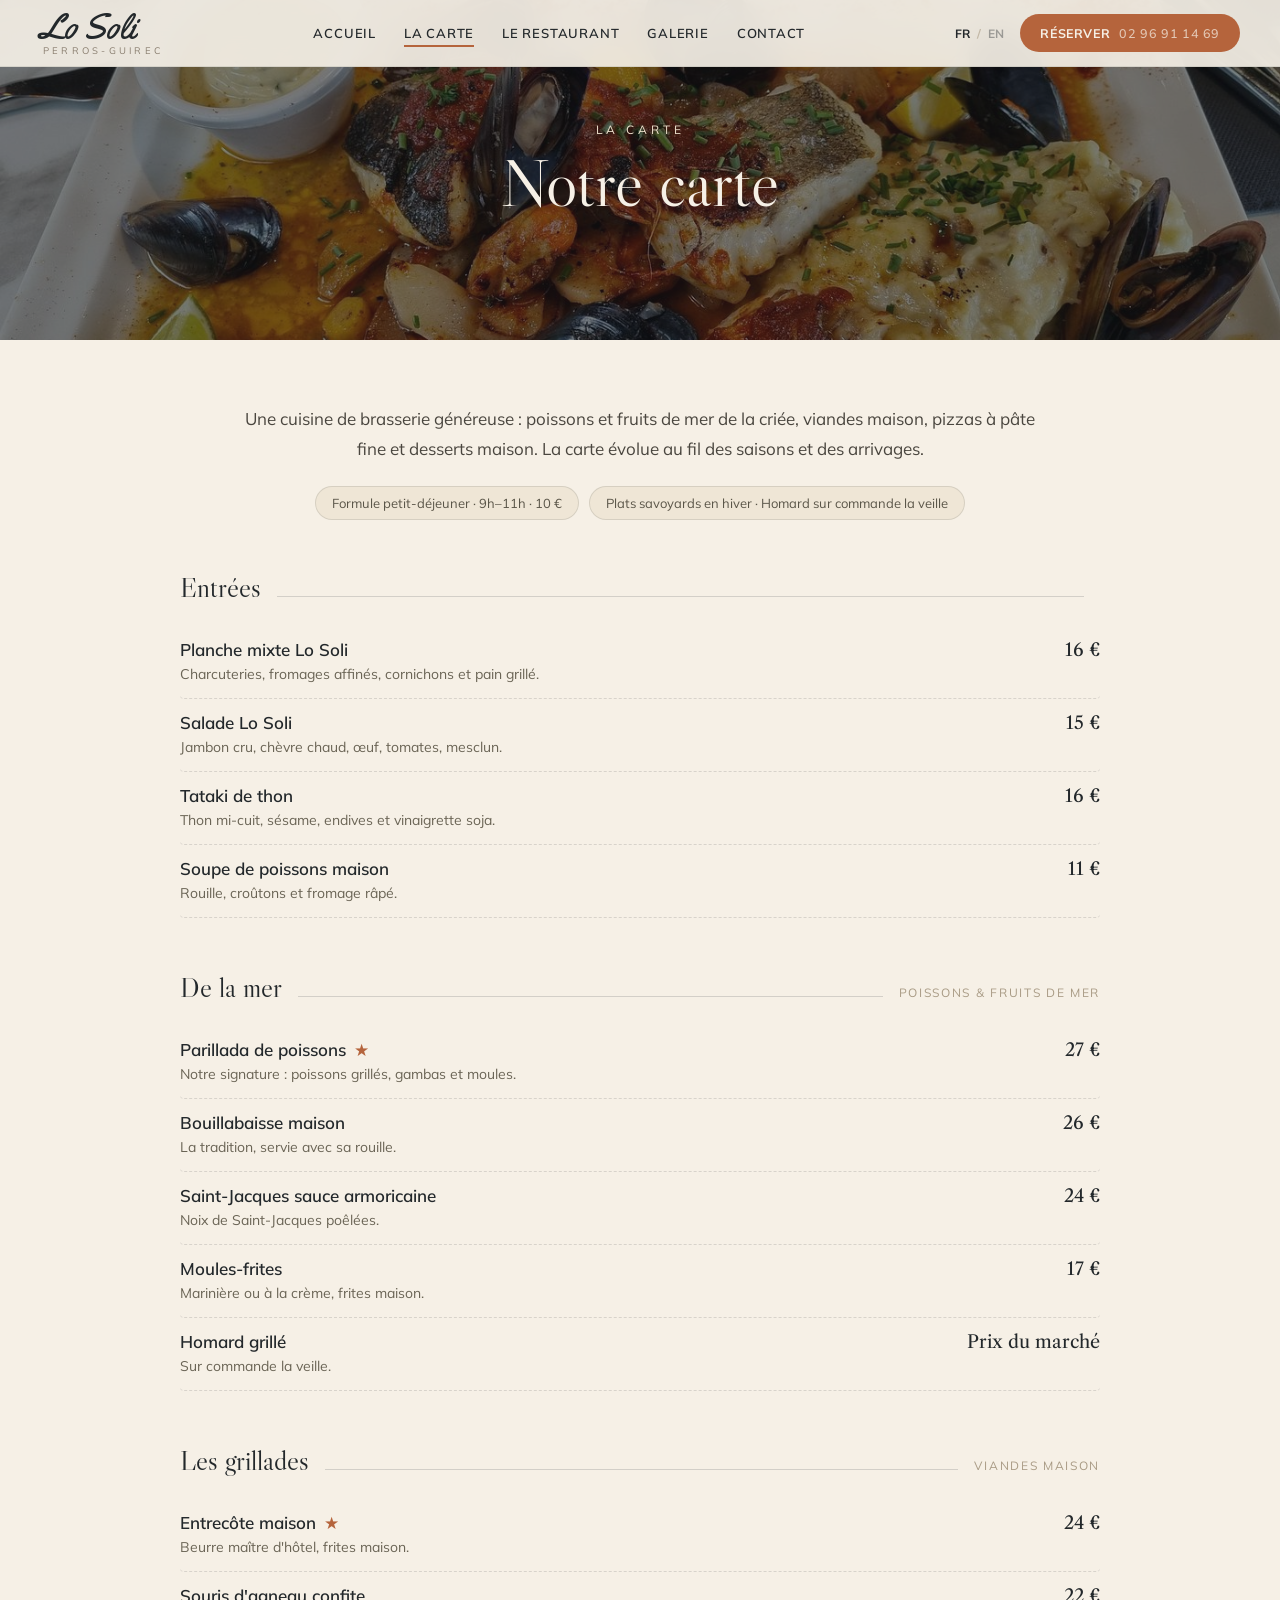
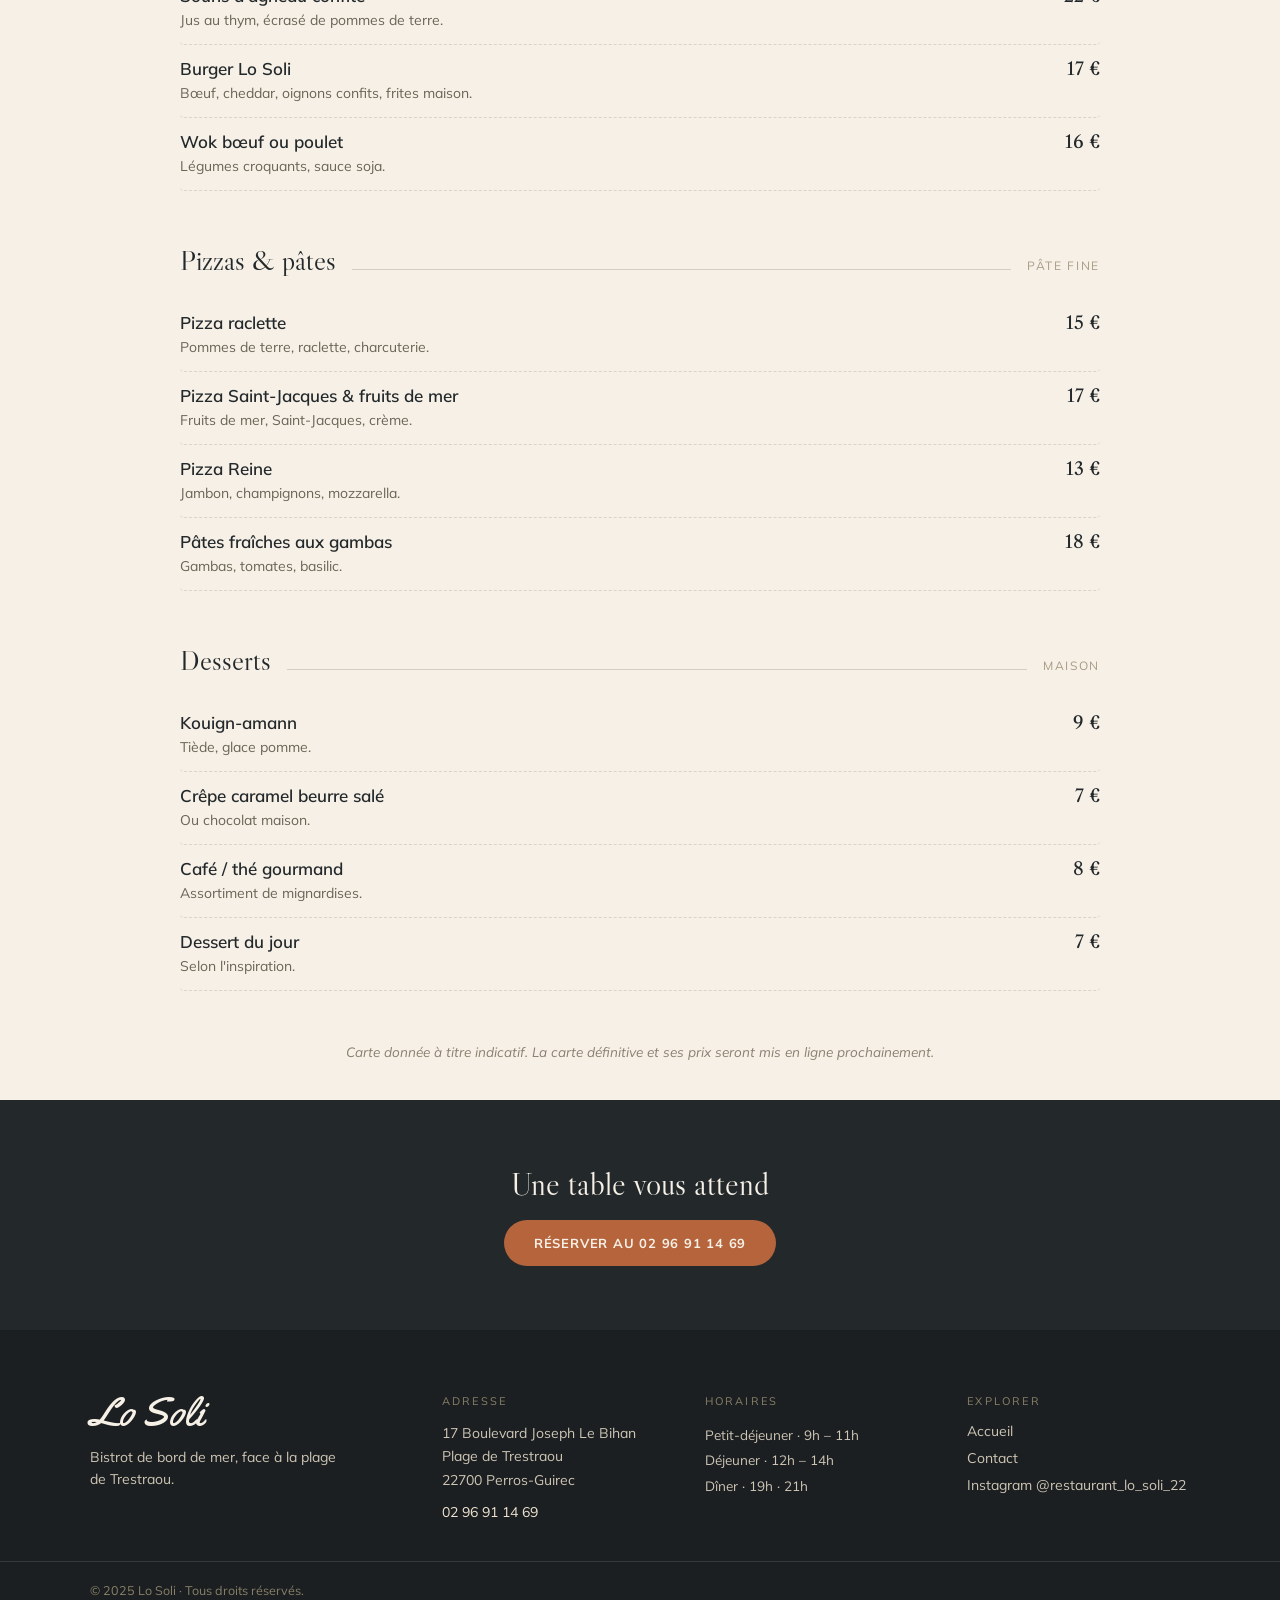
==== carte.html @ 1495b7ec "Initial commit: Lo Soli restaurant website. Co-authored-by: Cursor <cursoragent@cursor.com>" ====
<!DOCTYPE html>
<html lang="fr">
<head>
  <meta charset="utf-8">
  <meta name="viewport" content="width=device-width, initial-scale=1">
  <title>La Carte · Lo Soli · Perros-Guirec</title>
  <meta name="description" content="La carte de Lo Soli : poissons, grillades, pizzas, desserts maison. Bistrot de la plage de Trestraou.">
  <meta property="og:type" content="website">
  <meta property="og:site_name" content="Lo Soli">
  <meta property="og:title" content="La Carte · Lo Soli · Perros-Guirec">
  <meta property="og:description" content="La carte de Lo Soli : poissons, grillades, pizzas, desserts maison. Bistrot de la plage de Trestraou.">
  <meta property="og:image" content="https://lo-soli.fr/assets/parillada.jpg">
  <meta property="og:url" content="https://lo-soli.fr/carte.html">
  <meta property="og:locale" content="fr_FR">
  <link rel="preconnect" href="https://fonts.googleapis.com">
  <link rel="preconnect" href="https://fonts.gstatic.com" crossorigin>
  <link href="https://fonts.googleapis.com/css2?family=Libre+Caslon+Display&family=Libre+Caslon+Text:ital,wght@0,400;0,700;1,400&family=Mulish:wght@300;400;500;600;700&family=Yellowtail&display=swap" rel="stylesheet">
  <link rel="icon" type="image/png" href="favicon.png">
  <link rel="apple-touch-icon" href="favicon.png">
  <link rel="stylesheet" href="styles.css">
</head>
<body data-page="carte">

  <header class="site-header">
    <a href="index.html" class="site-logo" data-nav>
      <span class="logo-name">Lo Soli</span>
      <span class="logo-sub">Perros-Guirec</span>
    </a>
    <nav class="site-nav" id="site-nav">
      <a href="index.html"       class="nav-link" data-nav data-page="accueil" data-i18n="nav_accueil">Accueil</a>
      <a href="carte.html"       class="nav-link" data-nav data-page="carte"   data-i18n="nav_carte">La Carte</a>
      <a href="restaurant.html"  class="nav-link" data-nav data-page="resto"   data-i18n="nav_resto">Le Restaurant</a>
      <a href="galerie.html"     class="nav-link" data-nav data-page="galerie" data-i18n="nav_galerie">Galerie</a>
      <a href="contact.html"     class="nav-link" data-nav data-page="contact" data-i18n="nav_contact">Contact</a>
    </nav>
    <div class="header-actions">
      <div class="lang-toggle">
        <button class="lang-btn active" id="btn-fr">FR</button>
        <span class="lang-sep">/</span>
        <button class="lang-btn" id="btn-en">EN</button>
      </div>
      <a href="tel:+33296911469" class="btn-reserve">
        <span data-i18n="reserve">Réserver</span>
        <span class="phone">02 96 91 14 69</span>
      </a>
      <button class="hamburger" id="hamburger" aria-label="Menu" aria-expanded="false">
        <span></span><span></span><span></span>
      </button>
    </div>
  </header>

<div class="page-wrap">
  <main>

    <!-- PAGE HERO -->
    <div class="page-hero">
      <img class="page-hero-img" src="assets/parillada.jpg" alt="Parillada Lo Soli" fetchpriority="high">
      <div class="page-hero-overlay"></div>
      <div class="page-hero-content">
        <p class="page-hero-kicker" data-i18n="carte_k">La carte</p>
        <h1 class="page-hero-title" data-i18n="carte_t">Notre carte</h1>
      </div>
    </div>

    <!-- INTRO CARTE -->
    <section style="max-width:900px;margin:0 auto;padding:64px 40px 30px;text-align:center">
      <p style="font-size:17px;line-height:1.75;color:#4a463f;margin:0 0 22px" data-reveal data-i18n="carte_p">Une cuisine de brasserie généreuse : poissons et fruits de mer de la criée, viandes maison, pizzas à pâte fine et desserts maison.</p>
      <div style="display:inline-flex;flex-wrap:wrap;gap:10px;justify-content:center" data-reveal data-delay="1">
        <span style="background:#efe6d6;border:1px solid rgba(35,40,43,.12);padding:8px 16px;border-radius:999px;font-size:13px;color:#5a5548" data-i18n="formule">Formule petit-déjeuner · 9h–11h · 10 €</span>
        <span style="background:#efe6d6;border:1px solid rgba(35,40,43,.12);padding:8px 16px;border-radius:999px;font-size:13px;color:#5a5548" data-i18n="carte_note">Plats savoyards en hiver · Homard sur commande la veille</span>
      </div>
    </section>

    <!-- MENU SECTIONS -->
    <section style="max-width:1000px;margin:0 auto;padding:20px 40px 40px">
      <div id="menu-sections"><!-- built by JS --></div>
      <p style="text-align:center;font-size:13.5px;color:#8a7f70;font-style:italic;margin:10px 0 0" data-i18n="carte_disclaimer">Carte donnée à titre indicatif.</p>
    </section>

    <!-- CTA BAND -->
    <section style="background:#23282b;color:#f6f0e6;text-align:center">
      <div style="max-width:640px;margin:0 auto;padding:64px 40px">
        <h2 style="font-family:'Libre Caslon Display',serif;font-weight:400;font-size:32px;margin:0 0 16px" data-reveal data-i18n="carte_cta_t">Une table vous attend</h2>
        <a href="tel:+33296911469" class="btn-primary" data-reveal data-delay="1" data-i18n="band_cta">Réserver au 02 96 91 14 69</a>
      </div>
    </section>

  </main>

  <footer class="site-footer">
    <div class="footer-inner">
      <div>
        <div class="footer-logo">Lo Soli</div>
        <p class="footer-tagline" data-i18n="foot_tag">Bistrot de bord de mer, face à la plage de Trestraou.</p>
      </div>
      <div>
        <p class="footer-col-title" data-i18n="address_title">Adresse</p>
        <p class="footer-addr" data-i18n="addr">17 Boulevard Joseph Le Bihan
Plage de Trestraou
22700 Perros-Guirec</p>
        <a href="tel:+33296911469" class="footer-tel">02 96 91 14 69</a>
      </div>
      <div>
        <p class="footer-col-title" data-i18n="hours_title2">Horaires</p>
        <p class="footer-hours-text" id="footer-hours"></p>
      </div>
      <div>
        <p class="footer-col-title" data-i18n="foot_follow">Explorer</p>
        <div class="footer-links">
          <a href="index.html"   class="footer-link" data-nav data-i18n="nav_accueil">Accueil</a>
          <a href="contact.html" class="footer-link" data-nav data-i18n="nav_contact">Contact</a>
          <a href="https://www.instagram.com/restaurant_lo_soli_22/" target="_blank" rel="noopener" class="footer-link">Instagram @restaurant_lo_soli_22</a>
        </div>
      </div>
    </div>
    <div class="footer-bottom">
      <p class="footer-copy">© 2025 Lo Soli · <span data-i18n="rights">Tous droits réservés.</span></p>
    </div>
  </footer>

</div>
<script src="main.js"></script>
</body>
</html>
---- styles.css ----
/* ─── Reset & Base ─────────────────────────────────── */
*, *::before, *::after { box-sizing: border-box; }
html { scroll-behavior: smooth; overflow-x: hidden; }
body {
  margin: 0;
  background: #f6f0e6;
  color: #23282b;
  font-family: 'Mulish', system-ui, sans-serif;
  -webkit-font-smoothing: antialiased;
}
a { color: #b5643c; text-decoration: none; }
a:hover { color: #8f4a29; }
::selection { background: #b5643c; color: #f6f0e6; }

/* ─── Page Transition ──────────────────────────────── */
.page-wrap {
  animation: pageIn 0.5s cubic-bezier(0.22, 1, 0.36, 1) both;
}
@keyframes pageIn {
  from { opacity: 0; transform: translateY(16px); }
  to   { opacity: 1; transform: none; }
}
.page-wrap.is-exiting {
  pointer-events: none;
  animation: pageOut 0.28s ease forwards;
}
@keyframes pageOut {
  to { opacity: 0; transform: translateY(-12px); }
}

/* ─── Scroll Reveal ────────────────────────────────── */
[data-reveal] {
  opacity: 0;
  transform: translateY(26px);
  transition:
    opacity 0.75s cubic-bezier(0.22, 1, 0.36, 1),
    transform 0.75s cubic-bezier(0.22, 1, 0.36, 1);
}
[data-reveal].is-visible { opacity: 1; transform: none; }
[data-reveal][data-delay="1"] { transition-delay: 0.08s; }
[data-reveal][data-delay="2"] { transition-delay: 0.16s; }
[data-reveal][data-delay="3"] { transition-delay: 0.24s; }
[data-reveal][data-delay="4"] { transition-delay: 0.32s; }
[data-reveal][data-delay="5"] { transition-delay: 0.40s; }

/* ─── Header ───────────────────────────────────────── */
.site-header {
  position: fixed;
  top: 0;
  left: 0;
  right: 0;
  z-index: 60;
  display: flex;
  align-items: center;
  justify-content: space-between;
  gap: 20px;
  padding: 12px 40px;
  background: rgba(246,240,230,.92);
  backdrop-filter: blur(14px);
  -webkit-backdrop-filter: blur(14px);
  border-bottom: 1px solid rgba(35,40,43,.1);
}
.site-logo {
  display: flex;
  flex-direction: column;
  line-height: .9;
  text-decoration: none;
  color: inherit;
}
.logo-name {
  font-family: 'Yellowtail', cursive;
  font-size: 34px;
  color: #23282b;
  transition: opacity .2s;
}
.site-logo:hover .logo-name { opacity: .78; }
.logo-sub {
  font-size: 9.5px;
  letter-spacing: .34em;
  text-transform: uppercase;
  color: #8a7f70;
  margin-top: 3px;
  padding-left: 3px;
}
.site-nav {
  display: flex;
  align-items: center;
  gap: 28px;
}
.nav-link {
  font-family: 'Mulish', sans-serif;
  font-size: 13px;
  font-weight: 600;
  letter-spacing: .06em;
  text-transform: uppercase;
  color: #23282b;
  text-decoration: none;
  padding: 6px 0;
  position: relative;
  display: inline-block;
  transition: opacity .2s;
}
.nav-link::after {
  content: '';
  position: absolute;
  left: 0; bottom: 0;
  height: 2px;
  width: 100%;
  background: #b5643c;
  transform: scaleX(0);
  transform-origin: left;
  transition: transform .32s cubic-bezier(0.22,1,0.36,1);
}
.nav-link:hover::after,
.nav-link.active::after { transform: scaleX(1); }
.nav-link:hover { color: #23282b; }
.header-actions {
  display: flex;
  align-items: center;
  gap: 16px;
}
.lang-toggle {
  display: flex;
  align-items: center;
  gap: 7px;
  font-size: 12px;
  font-weight: 700;
  letter-spacing: .05em;
}
.lang-btn {
  background: none;
  border: none;
  cursor: pointer;
  color: #23282b;
  font: inherit;
  padding: 0;
  transition: opacity .2s;
  opacity: .38;
}
.lang-btn.active { opacity: 1; }
.lang-sep { color: #c3b8a6; }
.btn-reserve {
  display: inline-flex;
  align-items: center;
  gap: 9px;
  background: #b5643c;
  color: #f6f0e6;
  padding: 11px 20px;
  border-radius: 999px;
  font-size: 12.5px;
  font-weight: 700;
  letter-spacing: .05em;
  text-transform: uppercase;
  text-decoration: none;
  transition: background .2s, transform .2s;
}
.btn-reserve:hover { background: #9a5232; color: #f6f0e6; transform: translateY(-1px); }
.btn-reserve .phone { opacity: .72; font-weight: 500; }

/* ─── Buttons ──────────────────────────────────────── */
.btn-primary {
  display: inline-flex;
  align-items: center;
  gap: 10px;
  background: #b5643c;
  color: #f6f0e6;
  padding: 15px 30px;
  border-radius: 999px;
  font-size: 13px;
  font-weight: 700;
  letter-spacing: .06em;
  text-transform: uppercase;
  text-decoration: none;
  border: none;
  cursor: pointer;
  font-family: 'Mulish', sans-serif;
  transition: background .2s, transform .22s cubic-bezier(0.22,1,0.36,1);
}
.btn-primary:hover { background: #9a5232; color: #f6f0e6; transform: translateY(-2px); }
.btn-outline {
  display: inline-flex;
  align-items: center;
  gap: 10px;
  background: none;
  color: #23282b;
  padding: 14px 30px;
  border-radius: 999px;
  font-size: 12.5px;
  font-weight: 700;
  letter-spacing: .06em;
  text-transform: uppercase;
  text-decoration: none;
  border: 1px solid #23282b;
  cursor: pointer;
  font-family: 'Mulish', sans-serif;
  transition: background .2s, color .2s, transform .22s cubic-bezier(0.22,1,0.36,1);
}
.btn-outline:hover { background: #23282b; color: #f6f0e6; transform: translateY(-2px); }
.btn-outline-light {
  border-color: rgba(246,240,230,.55);
  color: #f6f0e6;
  background: rgba(246,240,230,.14);
}
.btn-outline-light:hover { background: rgba(246,240,230,.26); color: #f6f0e6; }

/* ─── Hero (accueil) ───────────────────────────────── */
.hero {
  position: relative;
  height: 88vh;
  min-height: 560px;
  display: flex;
  align-items: flex-end;
  overflow: hidden;
}
.hero-img {
  position: absolute;
  inset: 0;
  width: 100%;
  height: 115%;
  object-fit: cover;
  will-change: transform;
}
.hero-overlay {
  position: absolute;
  inset: 0;
  background: linear-gradient(180deg,rgba(20,24,26,.34) 0%,rgba(20,24,26,.14) 40%,rgba(20,24,26,.74) 100%);
}
.hero-content {
  position: relative;
  max-width: 1180px;
  width: 100%;
  margin: 0 auto;
  padding: 0 40px 68px;
  color: #f6f0e6;
}
.hero-kicker {
  font-size: 12.5px;
  letter-spacing: .32em;
  text-transform: uppercase;
  color: #f0e4d0;
  margin: 0 0 14px;
  animation: heroFade .9s ease both;
}
.hero-title {
  font-family: 'Yellowtail', cursive;
  font-size: clamp(72px,12vw,168px);
  line-height: .86;
  text-shadow: 0 6px 40px rgba(0,0,0,.4);
  animation: heroUp .9s ease both;
}
.hero-subtitle {
  font-family: 'Libre Caslon Text', serif;
  font-size: clamp(19px,2.3vw,27px);
  max-width: 560px;
  margin: 18px 0 30px;
  color: #f4ecdd;
  animation: heroUp 1s ease .12s both;
}
.hero-actions {
  display: flex;
  flex-wrap: wrap;
  gap: 14px;
  animation: heroUp 1s ease .22s both;
}
@keyframes heroUp {
  from { opacity: 0; transform: translateY(26px); }
  to   { opacity: 1; transform: translateY(0); }
}
@keyframes heroFade {
  from { opacity: 0; }
  to   { opacity: 1; }
}

/* ─── Page hero (sous-pages) ───────────────────────── */
.page-hero {
  position: relative;
  height: 340px;
  display: flex;
  align-items: center;
  justify-content: center;
  overflow: hidden;
}
.page-hero.align-left { justify-content: flex-start; height: 420px; }
.page-hero-img {
  position: absolute;
  inset: 0;
  width: 100%;
  height: 100%;
  object-fit: cover;
}
.page-hero-overlay {
  position: absolute;
  inset: 0;
  background: rgba(20,24,26,.54);
}
.page-hero-overlay.grad-left {
  background: linear-gradient(90deg,rgba(20,24,26,.74) 0%,rgba(20,24,26,.22) 100%);
}
.page-hero-content {
  position: relative;
  text-align: center;
  color: #f6f0e6;
  padding: 0 24px;
}
.page-hero-content.left {
  text-align: left;
  max-width: 1180px;
  width: 100%;
  margin: 0 auto;
  padding: 0 40px;
}
.page-hero-kicker {
  font-size: 12px;
  letter-spacing: .32em;
  text-transform: uppercase;
  margin: 0 0 12px;
  color: #f0e4d0;
  animation: heroFade .7s ease both;
}
.page-hero-title {
  font-family: 'Libre Caslon Display', serif;
  font-weight: 400;
  font-size: clamp(36px,6vw,66px);
  margin: 0;
  max-width: 640px;
  line-height: 1.05;
  animation: heroUp .8s ease .1s both;
}

/* ─── Section helpers ──────────────────────────────── */
.container { max-width: 1180px; margin: 0 auto; padding: 0 40px; }
.section { padding: 80px 0; }
.kicker {
  font-size: 12px;
  letter-spacing: .3em;
  text-transform: uppercase;
  color: #b5643c;
  margin: 0 0 14px;
  font-weight: 700;
}
.kicker-light { color: #e2b48c; }
.section-title {
  font-family: 'Libre Caslon Display', serif;
  font-weight: 400;
  font-size: clamp(28px,3.2vw,42px);
  margin: 0;
  line-height: 1.1;
}
.page-wrap { min-height: 100vh; display: flex; flex-direction: column; }
main { flex: 1; padding-top: 64px; }
/* pages with a hero: let the hero image bleed under the translucent header */
body[data-page="accueil"] main,
body[data-page="carte"] main,
body[data-page="resto"] main { padding-top: 0; }

/* ─── Cards (espaces) ──────────────────────────────── */
.card {
  border-radius: 8px;
  overflow: hidden;
  background: #fff;
  transition: transform .35s cubic-bezier(0.22,1,0.36,1), box-shadow .35s;
}
.card:hover { transform: translateY(-6px); box-shadow: 0 20px 52px rgba(35,40,43,.13); }
.card-img-wrap { overflow: hidden; }
.card-img {
  width: 100%;
  height: 300px;
  object-fit: cover;
  display: block;
  transition: transform .55s cubic-bezier(0.22,1,0.36,1);
}
.card:hover .card-img { transform: scale(1.05); }
.card-body { padding: 22px 22px 26px; }
.card-title { font-family: 'Libre Caslon Display', serif; font-weight: 400; font-size: 22px; margin: 0 0 8px; }
.card-text { font-size: 14.5px; line-height: 1.65; color: #5a5548; margin: 0; }

/* ─── Dish cards ───────────────────────────────────── */
.dish-card {
  position: relative;
  border-radius: 8px;
  overflow: hidden;
  height: 300px;
}
.dish-img {
  width: 100%;
  height: 100%;
  object-fit: cover;
  display: block;
  transition: transform .55s cubic-bezier(0.22,1,0.36,1);
}
.dish-card:hover .dish-img { transform: scale(1.07); }
.dish-overlay {
  position: absolute;
  inset: 0;
  background: linear-gradient(180deg,transparent 42%,rgba(20,24,26,.8) 100%);
}
.dish-name {
  position: absolute;
  left: 0; right: 0; bottom: 0;
  padding: 18px;
  color: #f6f0e6;
  font-family: 'Libre Caslon Text', serif;
  font-size: 17px;
  margin: 0;
}

/* ─── Hours band ───────────────────────────────────── */
.hours-band { background: #23282b; color: #f6f0e6; }
.hours-row {
  display: flex;
  justify-content: space-between;
  gap: 20px;
  padding: 16px 0;
  border-top: 1px solid rgba(246,240,230,.16);
}
.hours-row:last-child { border-bottom: 1px solid rgba(246,240,230,.16); }
.hours-label { font-family: 'Libre Caslon Text', serif; font-size: 19px; }
.hours-value { color: #cfc6b6; font-size: 15px; align-self: center; }

/* ─── Menu (carte) ─────────────────────────────────── */
.menu-section { margin-bottom: 52px; }
.menu-section-head {
  display: flex;
  align-items: baseline;
  gap: 16px;
  margin-bottom: 22px;
}
.menu-section-title { font-family: 'Libre Caslon Display', serif; font-weight: 400; font-size: 28px; margin: 0; white-space: nowrap; }
.menu-divider { flex: 1; height: 1px; background: rgba(35,40,43,.16); }
.menu-section-note { font-size: 12px; letter-spacing: .14em; text-transform: uppercase; color: #a99b85; }
.menu-item {
  display: flex;
  align-items: baseline;
  gap: 14px;
  padding: 13px 0;
  border-bottom: 1px dashed rgba(35,40,43,.14);
  transition: background .15s;
  border-radius: 4px;
}
.menu-item:hover { background: rgba(181,100,60,.05); padding-left: 6px; }
.menu-item-info { flex: 1; }
.menu-item-name { margin: 0; font-size: 17px; font-weight: 600; }
.menu-item-star { color: #b5643c; margin-left: 8px; }
.menu-item-desc { margin: 4px 0 0; font-size: 14px; color: #6a6455; line-height: 1.5; }
.menu-item-price { font-family: 'Libre Caslon Text', serif; font-size: 18px; white-space: nowrap; }

/* ─── Values ───────────────────────────────────────── */
.values-grid { display: grid; grid-template-columns: repeat(3,1fr); gap: 34px; }
.value-item { text-align: center; }
.value-num { font-family: 'Yellowtail', cursive; font-size: 38px; color: #b5643c; margin-bottom: 10px; }
.value-title { font-family: 'Libre Caslon Display', serif; font-weight: 400; font-size: 23px; margin: 0 0 10px; }
.value-text { font-size: 15px; line-height: 1.65; color: #5a5548; margin: 0; }

/* ─── Gallery ──────────────────────────────────────── */
.gallery-grid { columns: 3; column-gap: 16px; }
.gallery-img-wrap {
  break-inside: avoid;
  margin: 0 0 16px;
  border-radius: 8px;
  overflow: hidden;
  display: block;
}
.gallery-img {
  width: 100%;
  display: block;
  transition: transform .5s cubic-bezier(0.22,1,0.36,1);
}
.gallery-img-wrap:hover .gallery-img { transform: scale(1.04); }

/* ─── Instagram strip ──────────────────────────────── */
.insta-grid { display: grid; grid-template-columns: repeat(6,1fr); gap: 12px; }
.insta-cell { display: block; aspect-ratio: 1; overflow: hidden; border-radius: 6px; }
.insta-cell img {
  width: 100%;
  height: 100%;
  object-fit: cover;
  transition: transform .45s cubic-bezier(0.22,1,0.36,1);
}
.insta-cell:hover img { transform: scale(1.09); }

/* ─── Contact ──────────────────────────────────────── */
.contact-grid { display: grid; grid-template-columns: 1fr 1fr; gap: 44px; align-items: stretch; }
.contact-reserve {
  background: #23282b;
  color: #f6f0e6;
  border-radius: 10px;
  padding: 44px;
  display: flex;
  flex-direction: column;
  justify-content: center;
}
.contact-info {
  border: 1px solid rgba(35,40,43,.14);
  border-radius: 10px;
  padding: 44px;
  background: #fff;
}
.info-row {
  display: flex;
  justify-content: space-between;
  padding: 9px 0;
  border-top: 1px solid rgba(35,40,43,.1);
  font-size: 14.5px;
}
.info-row span:last-child { color: #6a6455; }
.services-wrap { display: flex; flex-wrap: wrap; gap: 10px; }
.service-tag {
  background: #efe6d6;
  border: 1px solid rgba(35,40,43,.1);
  padding: 8px 15px;
  border-radius: 999px;
  font-size: 13.5px;
  color: #4a463f;
}
.map-frame { width: 100%; height: 360px; border: 0; border-radius: 10px; filter: saturate(.92); display: block; }

/* ─── Footer ───────────────────────────────────────── */
.site-footer { background: #1b1f21; color: #cfc6b6; }
.footer-inner {
  max-width: 1180px;
  margin: 0 auto;
  padding: 64px 40px 40px;
  display: grid;
  grid-template-columns: 1.4fr 1fr 1fr 1fr;
  gap: 40px;
}
.footer-logo { font-family: 'Yellowtail', cursive; font-size: 40px; color: #f6f0e6; line-height: .9; }
.footer-tagline { font-size: 14px; line-height: 1.6; margin: 16px 0 0; max-width: 250px; }
.footer-col-title { font-size: 11px; letter-spacing: .2em; text-transform: uppercase; color: #8a8069; margin: 0 0 14px; }
.footer-addr { font-size: 14px; line-height: 1.7; margin: 0; white-space: pre-line; }
.footer-tel { display: inline-block; margin-top: 10px; color: #f0e4d0; font-size: 14px; text-decoration: none; }
.footer-hours-text { font-size: 13.5px; line-height: 1.9; margin: 0; white-space: pre-line; }
.footer-links { display: flex; flex-direction: column; gap: 9px; align-items: flex-start; }
.footer-link {
  color: #cfc6b6;
  font-size: 14px;
  text-decoration: none;
  transition: color .2s;
  background: none;
  border: none;
  cursor: pointer;
  font-family: inherit;
  padding: 0;
}
.footer-link:hover { color: #f6f0e6; }
.footer-bottom { border-top: 1px solid rgba(246,240,230,.12); }
.footer-copy { max-width: 1180px; margin: 0 auto; padding: 20px 40px; font-size: 12.5px; color: #8a8069; }

/* ─── Grid layout classes (hors inline styles) ─────── */
.intro-grid   { display: grid; grid-template-columns: 1fr 1fr; gap: 64px; align-items: center; }
.intro-imgs   { display: grid; grid-template-columns: 1fr 1fr; gap: 16px; }
.tables-outer { display: grid; grid-template-columns: repeat(3,1fr); gap: 22px; }
.sig-outer    { display: grid; grid-template-columns: repeat(4,1fr); gap: 18px; }
.hours-inner  { display: grid; grid-template-columns: 1fr 1fr; gap: 60px; align-items: center; }
.story-grid   { display: grid; grid-template-columns: 1fr 1fr; gap: 56px; align-items: center; }
.photo-band   { display: grid; grid-template-columns: 1fr 1fr 1fr; height: 360px; overflow: hidden; }
.photo-band > div { overflow: hidden; }
.photo-band > div > img { width: 100%; height: 100%; object-fit: cover; display: block; transition: transform .6s ease; }
.photo-band > div:hover > img { transform: scale(1.05); }
.nearby-grid  { display: grid; grid-template-columns: 1fr 1fr; gap: 44px; }

/* ─── Hamburger ─────────────────────────────────────── */
.hamburger {
  display: none;
  flex-direction: column;
  justify-content: center;
  align-items: center;
  gap: 5px;
  width: 38px;
  height: 38px;
  background: none;
  border: none;
  cursor: pointer;
  padding: 6px;
  flex-shrink: 0;
}
.hamburger span {
  display: block;
  width: 22px;
  height: 2px;
  background: #23282b;
  border-radius: 2px;
  transform-origin: center;
  transition: transform .28s ease, opacity .28s ease;
}
.hamburger.is-open span:nth-child(1) { transform: translateY(7px) rotate(45deg); }
.hamburger.is-open span:nth-child(2) { opacity: 0; transform: scaleX(0); }
.hamburger.is-open span:nth-child(3) { transform: translateY(-7px) rotate(-45deg); }

/* ─── Tablette (≤ 1024px) ───────────────────────────── */
@media (max-width: 1024px) {
  .site-nav { gap: 18px; }
  .intro-grid { gap: 40px; }
  .hours-inner { gap: 40px; }
  .story-grid { gap: 36px; }
  .footer-inner { grid-template-columns: 1fr 1fr; gap: 32px; }
  .sig-outer { grid-template-columns: repeat(2,1fr); gap: 14px; }
  .tables-outer { grid-template-columns: repeat(2,1fr); }
}

/* ─── Mobile (≤ 900px) ──────────────────────────────── */
@media (max-width: 900px) {

  /* Header */
  .site-header { padding: 10px 16px; gap: 10px; }
  main { padding-top: 60px; }
  .hamburger { display: flex; }
  .site-nav {
    display: flex;
    flex-direction: column;
    align-items: flex-start;
    position: absolute;
    top: 100%;
    left: 0;
    right: 0;
    padding: 8px 20px 18px;
    gap: 0;
    background: rgba(246,240,230,.97);
    backdrop-filter: blur(16px);
    -webkit-backdrop-filter: blur(16px);
    border-bottom: 1px solid rgba(35,40,43,.1);
    box-shadow: 0 8px 32px rgba(35,40,43,.08);
    z-index: 58;
    opacity: 0;
    transform: translateY(-10px);
    pointer-events: none;
    transition: opacity .28s ease, transform .36s cubic-bezier(0.22,1,0.36,1);
  }
  .site-nav.is-open {
    opacity: 1;
    transform: translateY(0);
    pointer-events: auto;
  }
  .nav-link {
    font-size: 14px;
    padding: 12px 0;
    width: 100%;
    border-bottom: 1px solid rgba(35,40,43,.07);
    opacity: 0;
    transform: translateX(-12px);
    transition: opacity .22s ease, transform .3s cubic-bezier(0.22,1,0.36,1);
  }
  .site-nav.is-open .nav-link:nth-child(1) { opacity: 1; transform: none; transition-delay: .06s; }
  .site-nav.is-open .nav-link:nth-child(2) { opacity: 1; transform: none; transition-delay: .11s; }
  .site-nav.is-open .nav-link:nth-child(3) { opacity: 1; transform: none; transition-delay: .16s; }
  .site-nav.is-open .nav-link:nth-child(4) { opacity: 1; transform: none; transition-delay: .21s; }
  .site-nav.is-open .nav-link:nth-child(5) { opacity: 1; transform: none; transition-delay: .26s; }
  .nav-link:last-child { border-bottom: none; }
  .nav-link::after { display: none; }
  .btn-reserve .phone { display: none; }

  /* Hero */
  .hero { min-height: 480px; height: 78vh; }
  .hero-content { padding: 0 20px 36px; }
  .hero-actions { flex-direction: column; align-items: flex-start; gap: 10px; }
  .hero-actions > * { width: 100%; justify-content: center; }

  /* Page heroes */
  .page-hero { height: 280px; }
  .page-hero.align-left { height: 300px; }
  .page-hero-title { font-size: clamp(28px,7vw,46px) !important; }
  .page-hero-content { width: 100%; text-align: center; padding: 0 20px; }
  .page-hero-content.left { text-align: center; padding: 0 20px; }

  /* Grids → 1 colonne */
  .intro-grid  { grid-template-columns: 1fr; gap: 24px; padding-top: 52px !important; padding-bottom: 24px !important; padding-left: 20px !important; padding-right: 20px !important; }
  .intro-imgs  { margin-top: 0 !important; }
  .intro-imgs img { height: 200px !important; }
  .tables-outer { grid-template-columns: 1fr; }
  .sig-outer   { grid-template-columns: repeat(2,1fr); gap: 10px; }
  .hours-inner { grid-template-columns: 1fr; gap: 24px; padding: 44px 20px !important; }
  .hours-inner > img { order: -1; height: 240px !important; }
  .story-grid  { grid-template-columns: 1fr; gap: 20px; padding-left: 20px !important; padding-right: 20px !important; }
  .story-grid img { height: 240px !important; }
  .photo-band  { grid-template-columns: 1fr; height: auto; }
  .photo-band > div { height: 220px; }
  .photo-band > div:nth-child(n+2) { display: none; }
  .nearby-grid { grid-template-columns: 1fr; gap: 28px; padding-left: 20px !important; padding-right: 20px !important; }

  /* Sections — padding horizontal */
  [style*="padding:56px 40px"],
  [style*="padding:80px 40px"],
  [style*="padding:76px 40px"],
  [style*="padding:72px 40px"],
  [style*="padding:20px 40px"],
  [style*="padding:30px 40px"],
  [style*="padding:64px 40px"],
  [style*="padding:70px 40px"] {
    padding-left: 20px !important;
    padding-right: 20px !important;
  }
  [style*="padding:96px 40px"] { padding-left: 20px !important; padding-right: 20px !important; }

  /* Cards */
  .card-img { height: 220px; }
  .dish-card { height: 220px; }

  /* Gallery */
  .gallery-grid { columns: 2; }

  /* Insta */
  .insta-grid { grid-template-columns: repeat(3,1fr); }

  /* Contact */
  .contact-grid { grid-template-columns: 1fr; }
  .contact-reserve, .contact-info { padding: 28px; }

  /* Values */
  .values-grid { grid-template-columns: 1fr 1fr; gap: 22px; }

  /* Menu */
  .menu-section-head { flex-wrap: wrap; gap: 8px; }
  .menu-section-note { width: 100%; }
  .menu-item { padding-right: 4px; }

  /* Footer */
  .footer-inner { grid-template-columns: 1fr 1fr; gap: 26px; padding: 40px 20px 28px; }
  .footer-copy  { padding: 16px 20px; }
}

/* ─── Petit mobile (≤ 580px) ────────────────────────── */
@media (max-width: 580px) {

  /* Header */
  .site-header { gap: 8px; }
  .btn-reserve { padding: 9px 14px; font-size: 11px; letter-spacing: .04em; }
  .lang-toggle { gap: 4px; font-size: 11px; }

  /* Hero */
  .hero-kicker { font-size: 10px; letter-spacing: .2em; }

  /* Grids */
  .sig-outer { grid-template-columns: 1fr 1fr; }
  .insta-grid { grid-template-columns: repeat(2,1fr); }
  .gallery-grid { columns: 1; }
  .values-grid { grid-template-columns: 1fr; gap: 18px; }

  /* Cards */
  .card-img { height: 190px; }
  .dish-card { height: 190px; }

  /* Menu */
  .menu-item-name { font-size: 15px; }
  .menu-item-price { font-size: 16px; }
  .menu-section-title { font-size: 22px; }

  /* Contact */
  .contact-reserve, .contact-info { padding: 22px; }

  /* Map */
  .map-frame { height: 240px; }

  /* Footer */
  .footer-inner { grid-template-columns: 1fr; gap: 20px; }
}
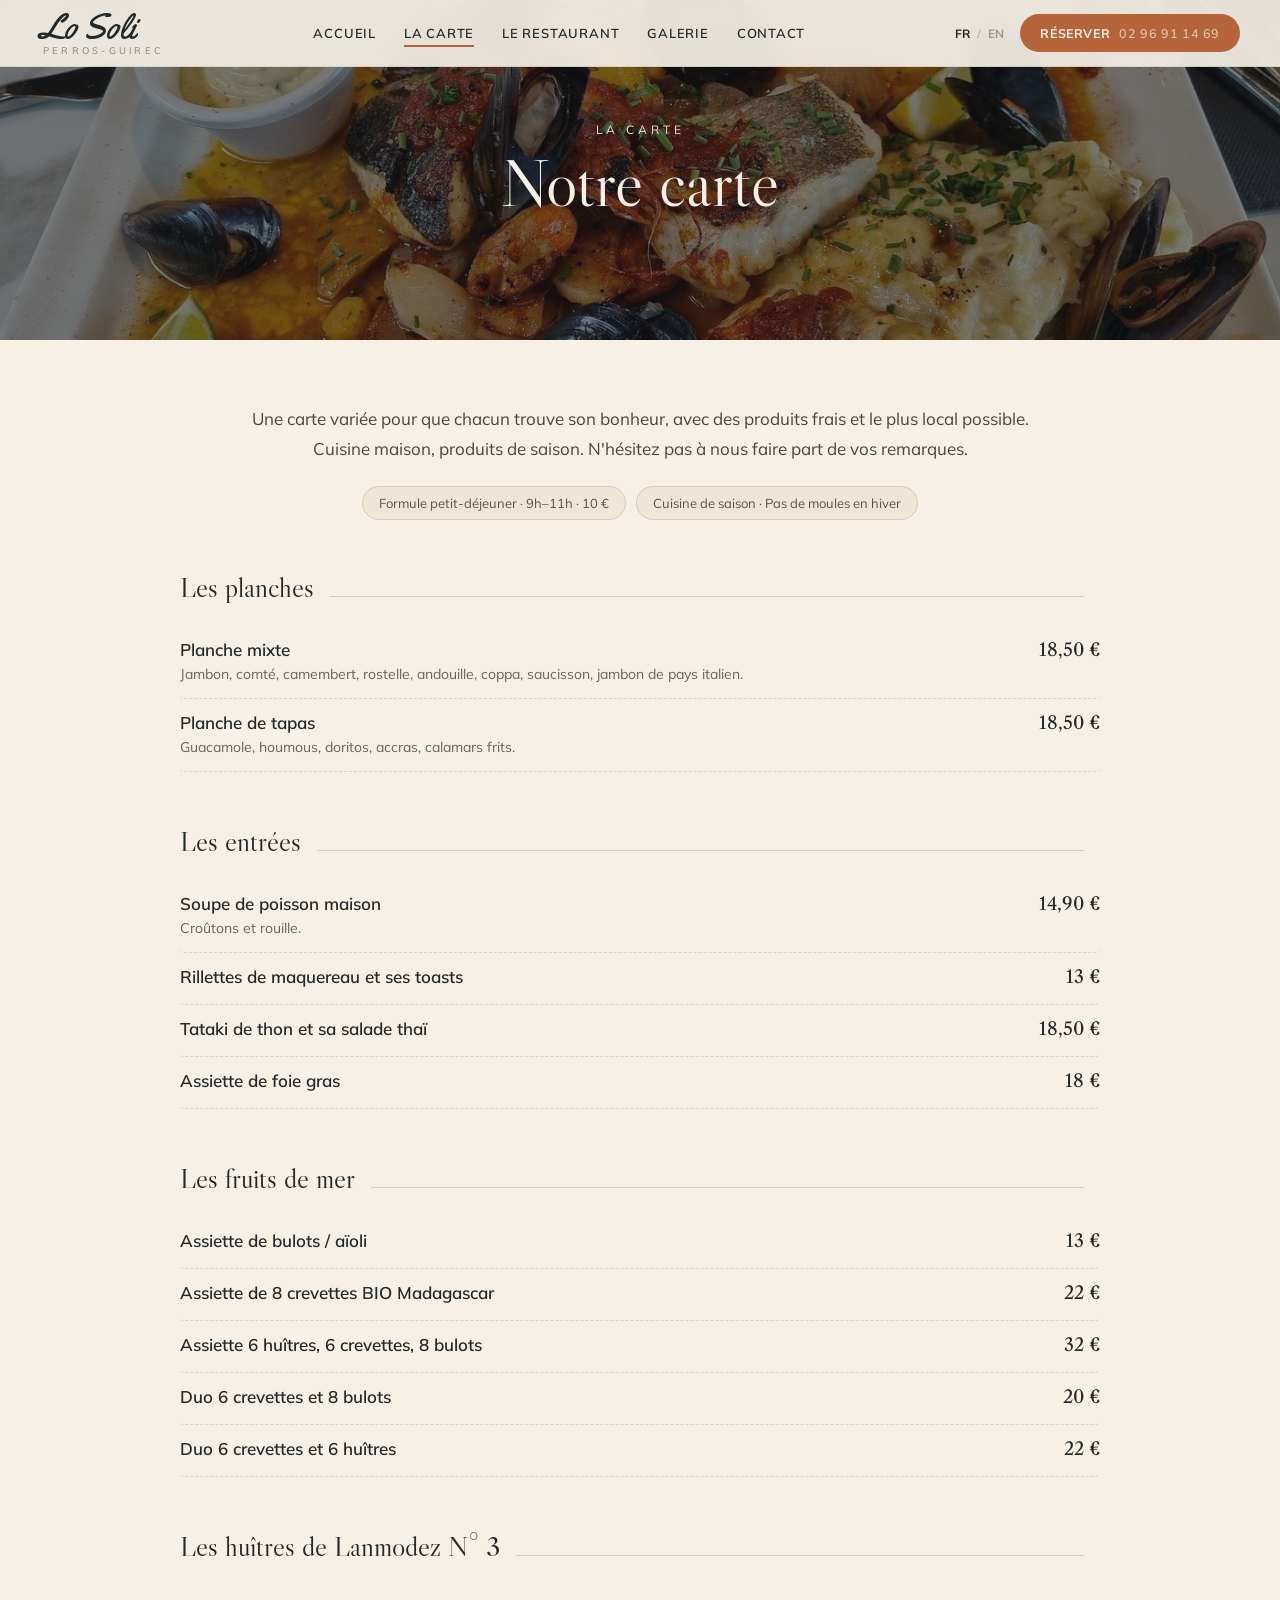
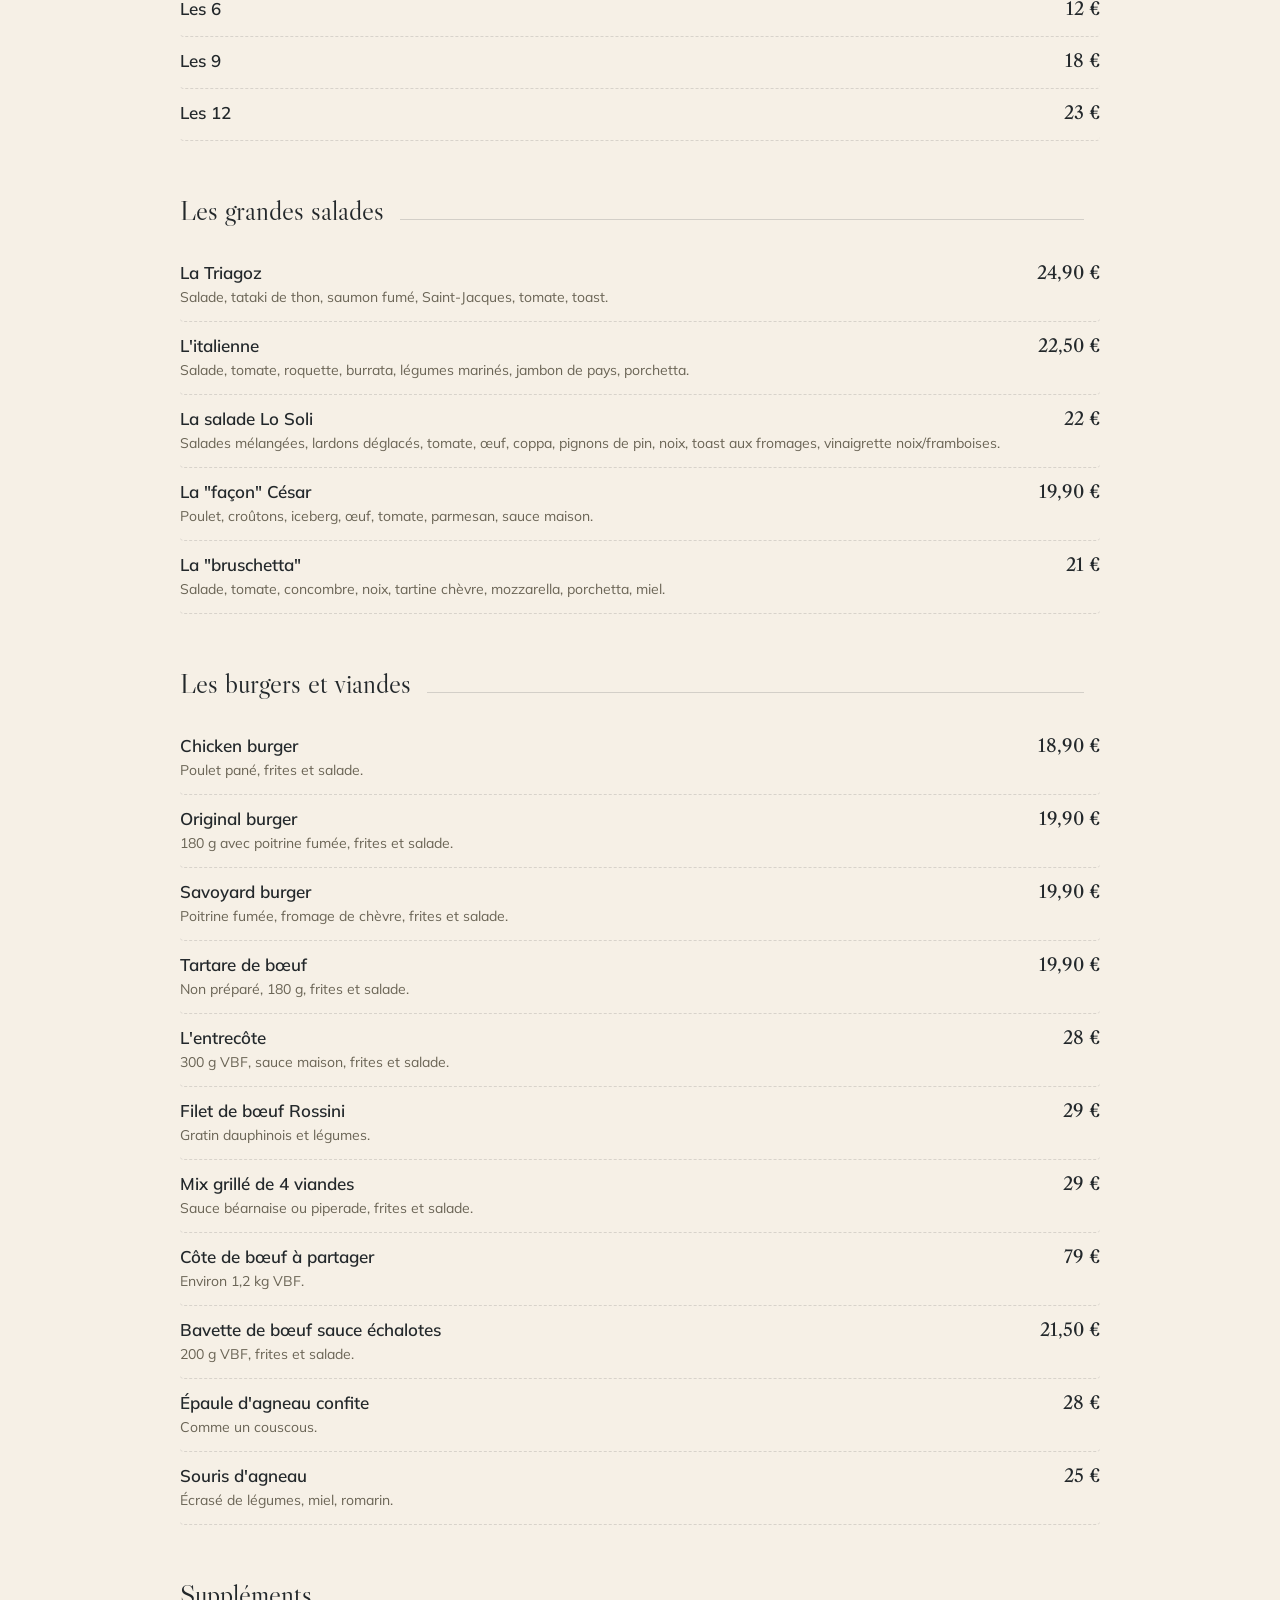
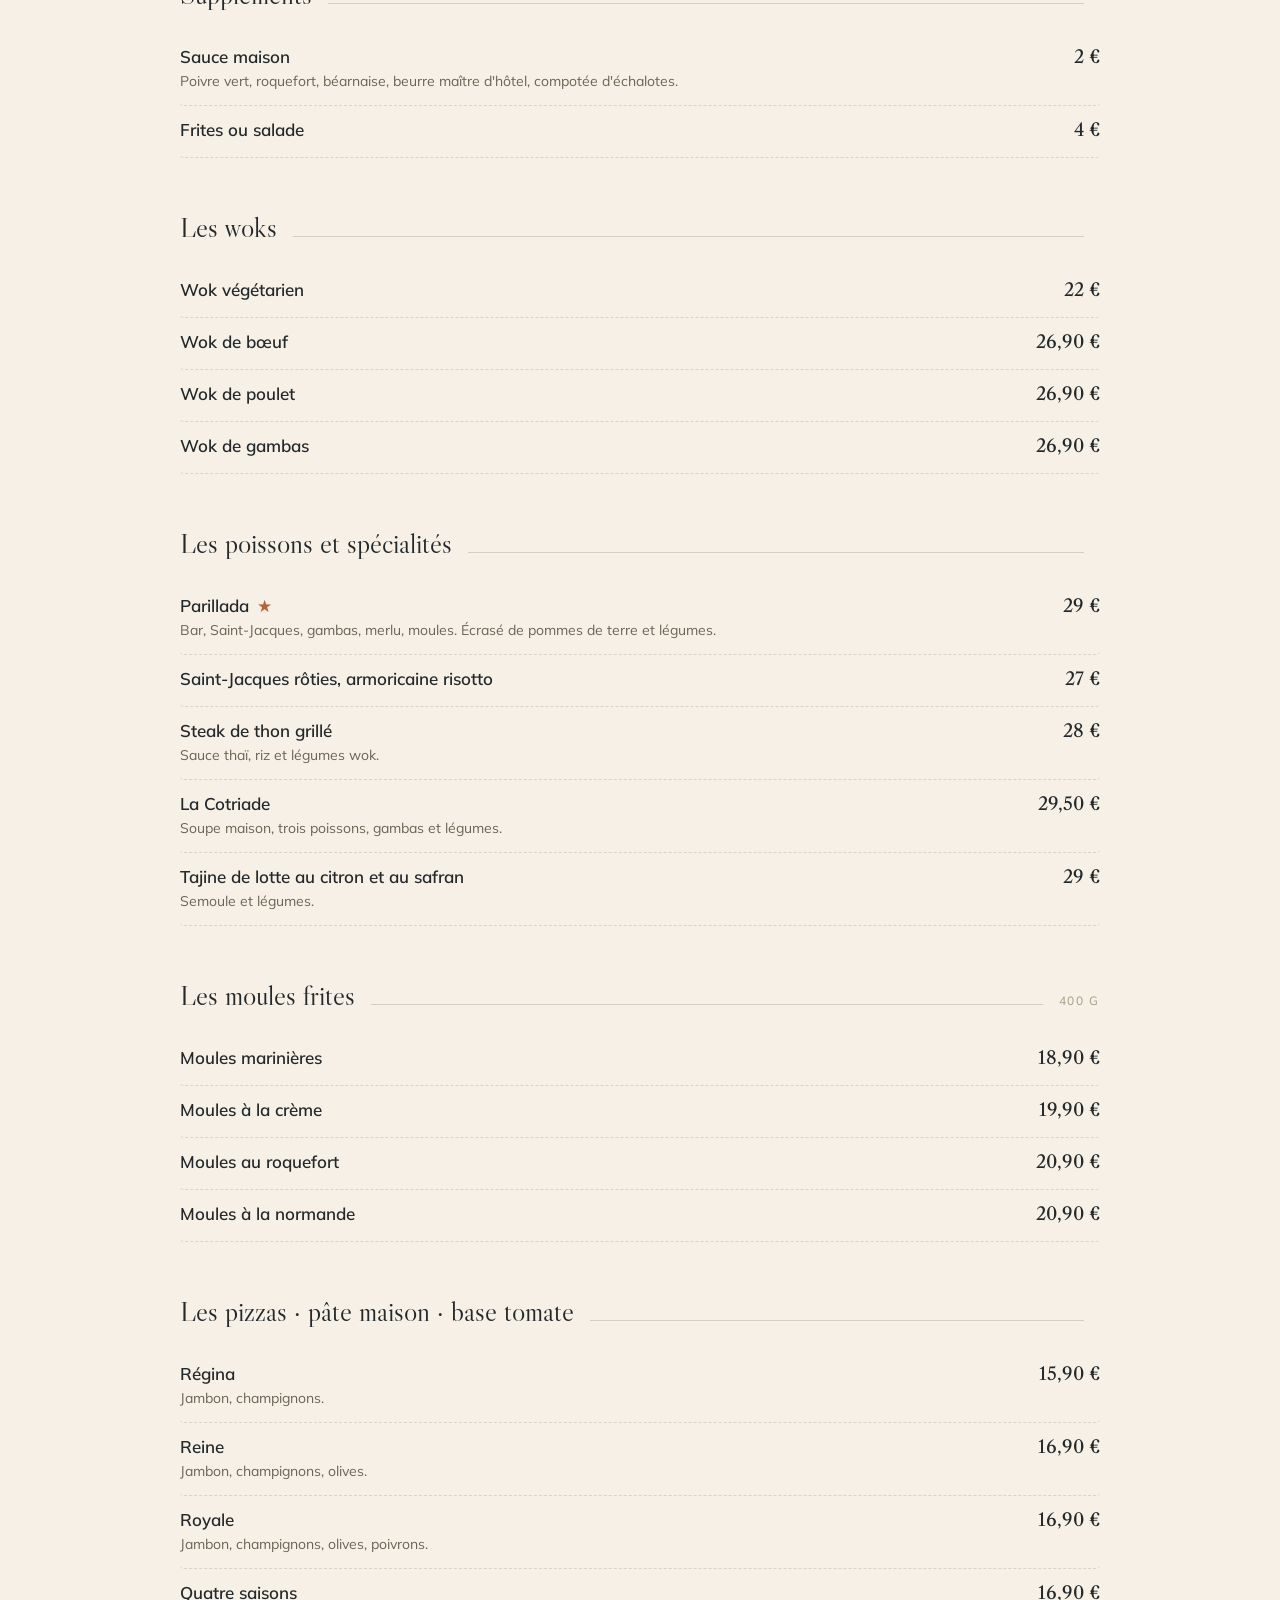
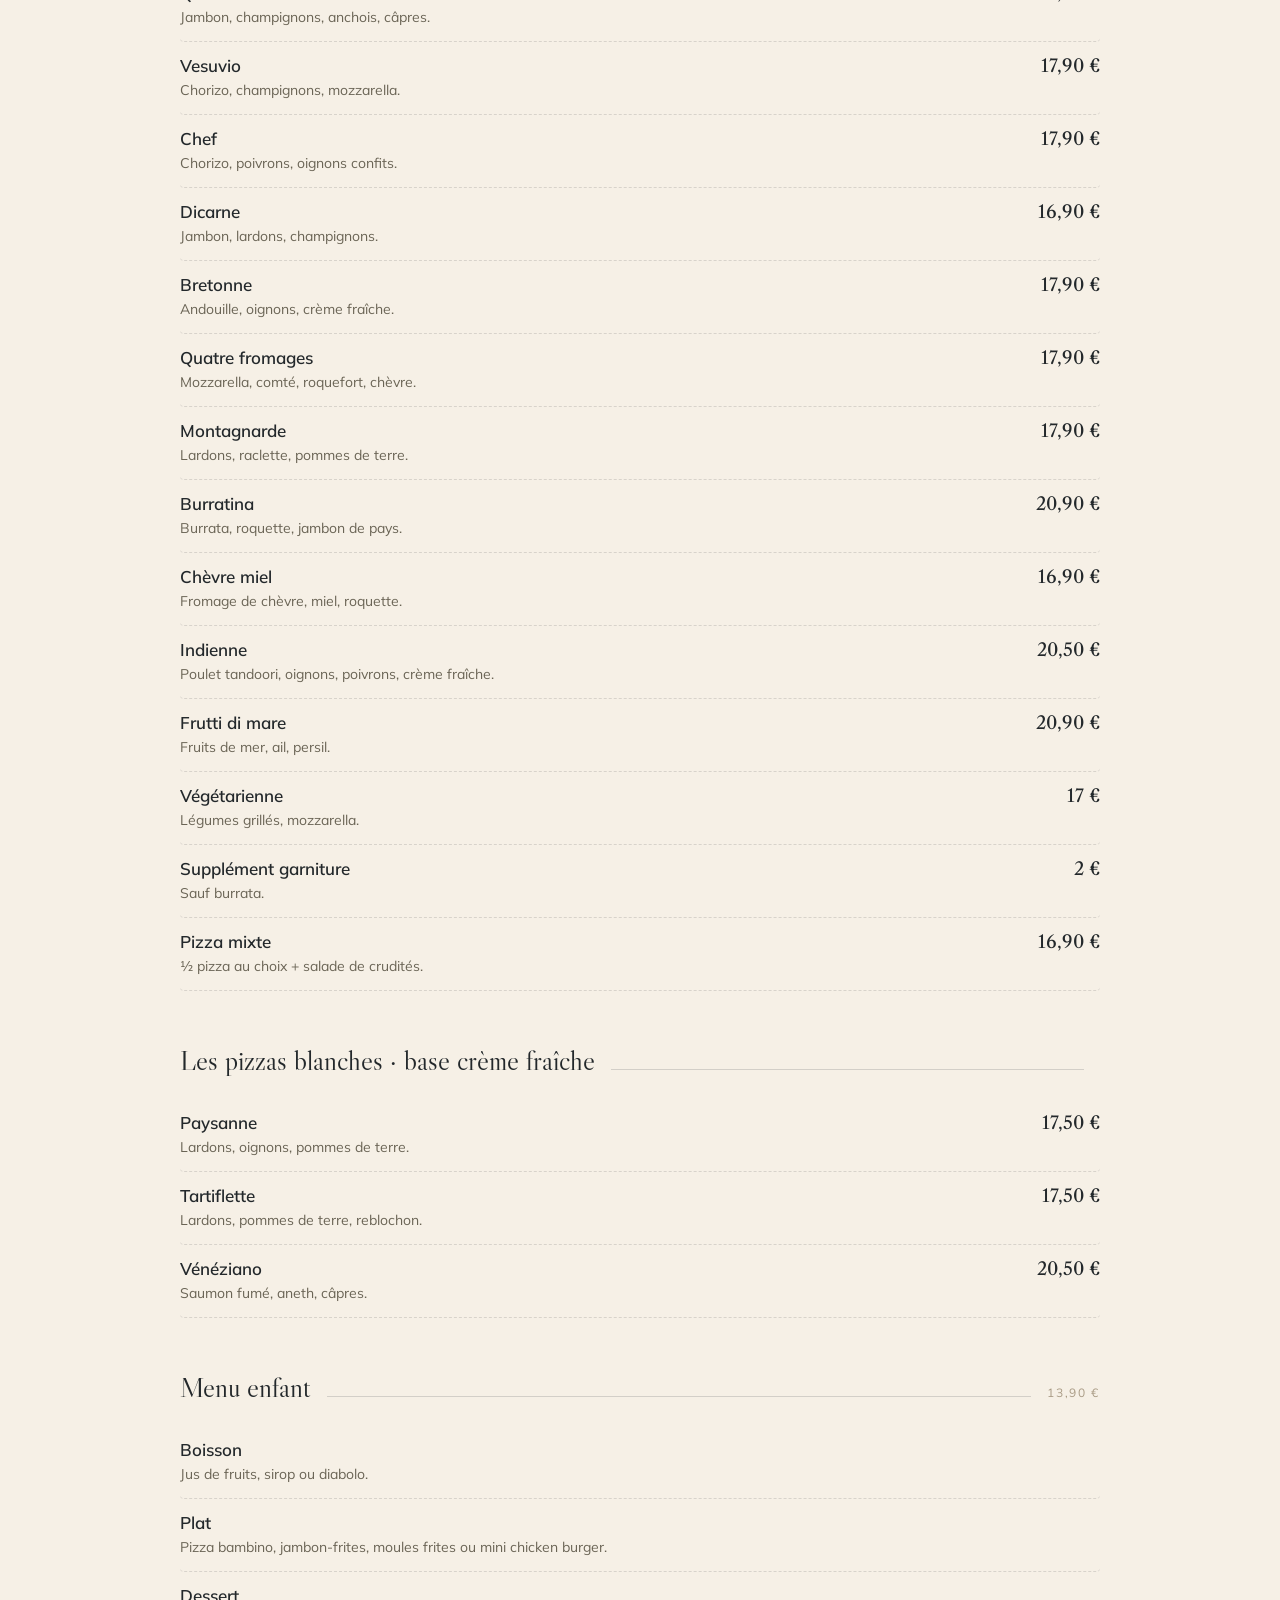
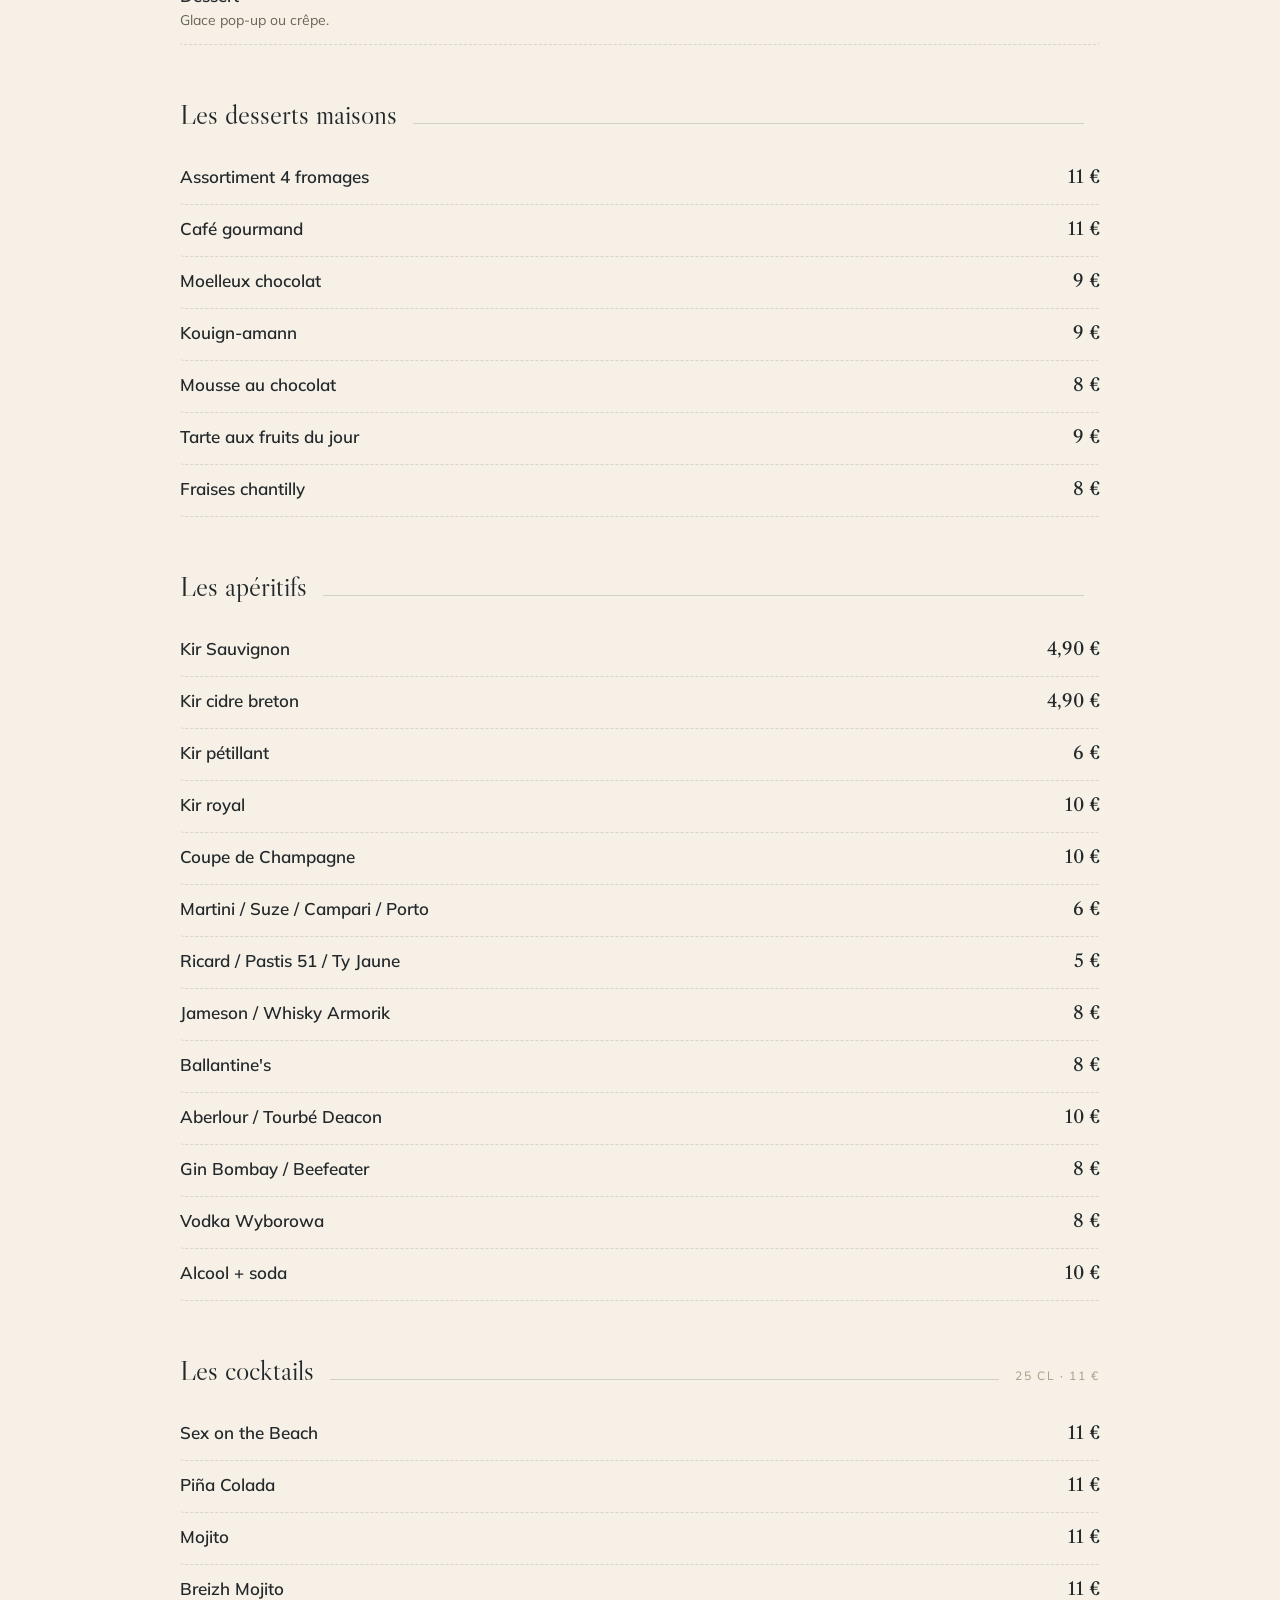
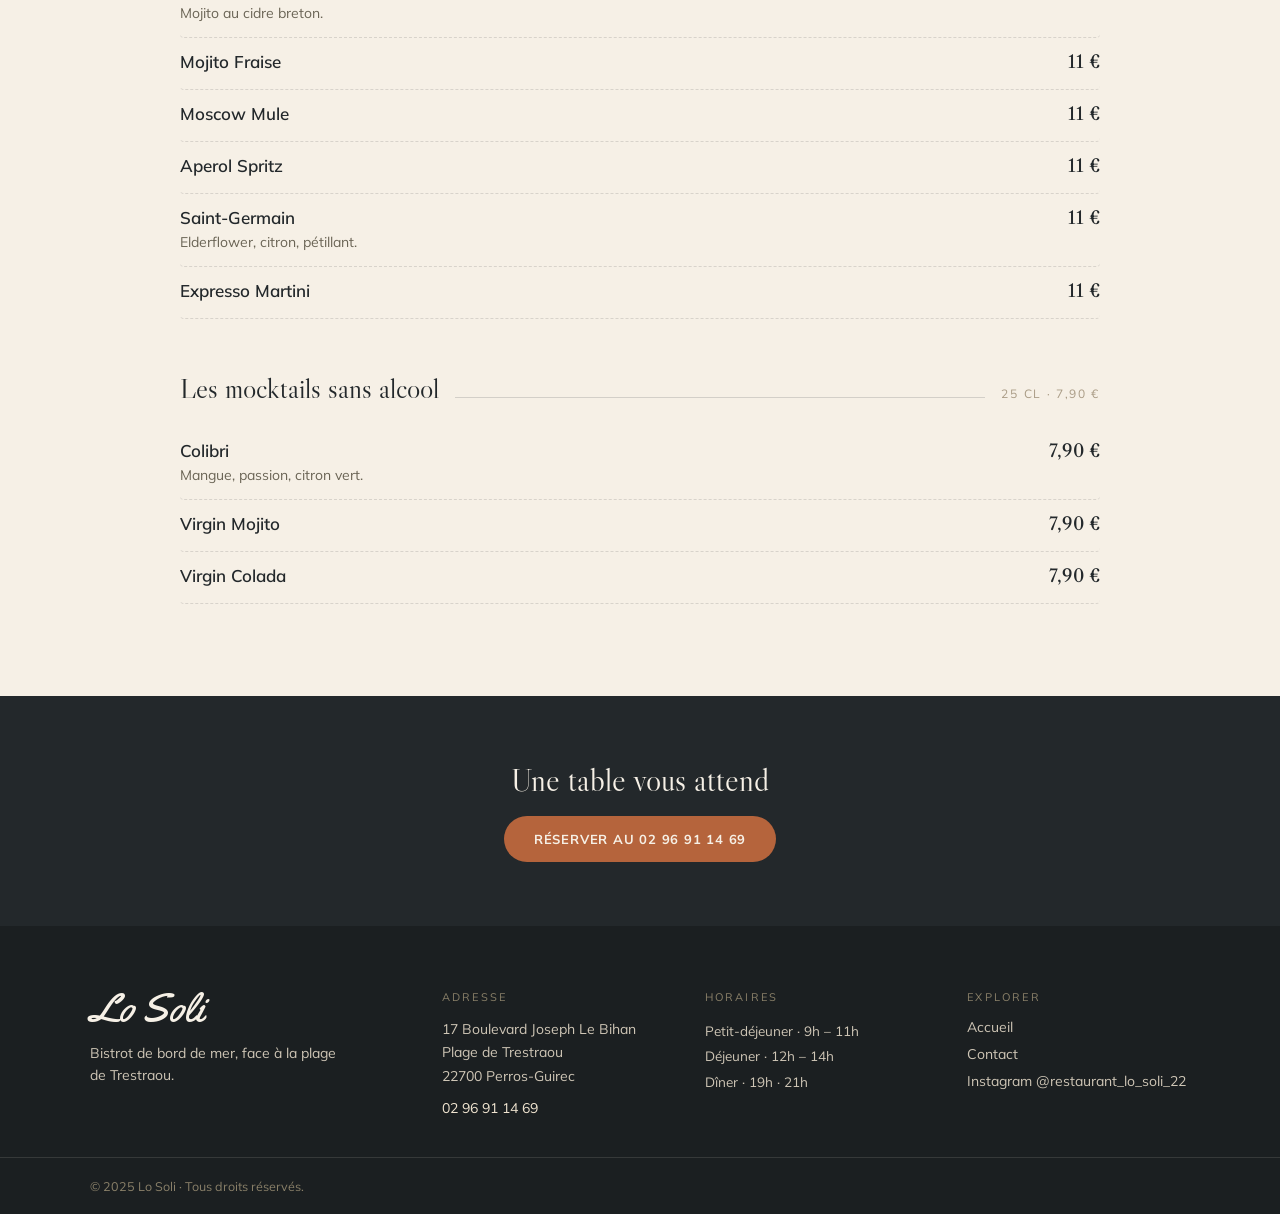
==== commit 3bf411ff: "Add sunset photos, fix translations and menu details - Add two sunset photos to gallery and homepage" ====
--- a/carte.html
+++ b/carte.html
@@ -74,7 +74,6 @@
     <!-- MENU SECTIONS -->
     <section style="max-width:1000px;margin:0 auto;padding:20px 40px 40px">
       <div id="menu-sections"><!-- built by JS --></div>
-      <p style="text-align:center;font-size:13.5px;color:#8a7f70;font-style:italic;margin:10px 0 0" data-i18n="carte_disclaimer">Carte donnée à titre indicatif.</p>
     </section>
 
     <!-- CTA BAND -->
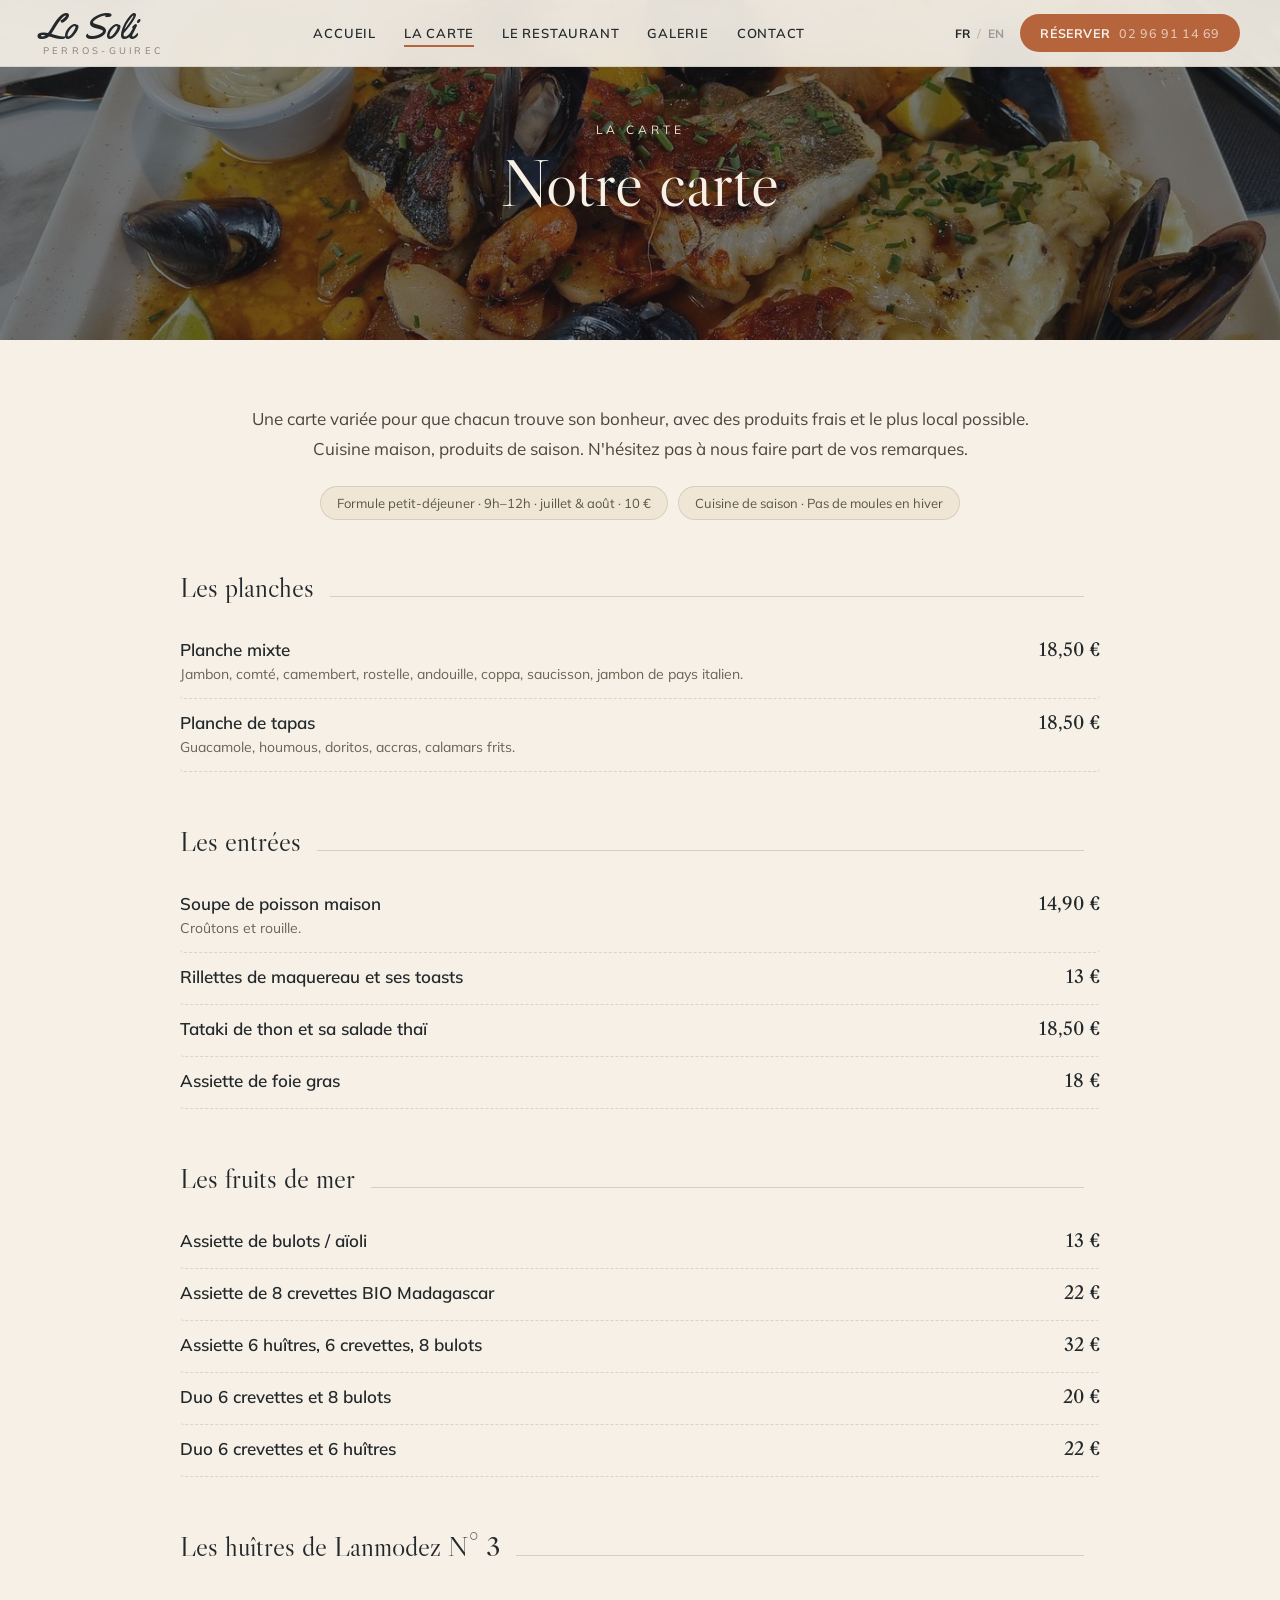
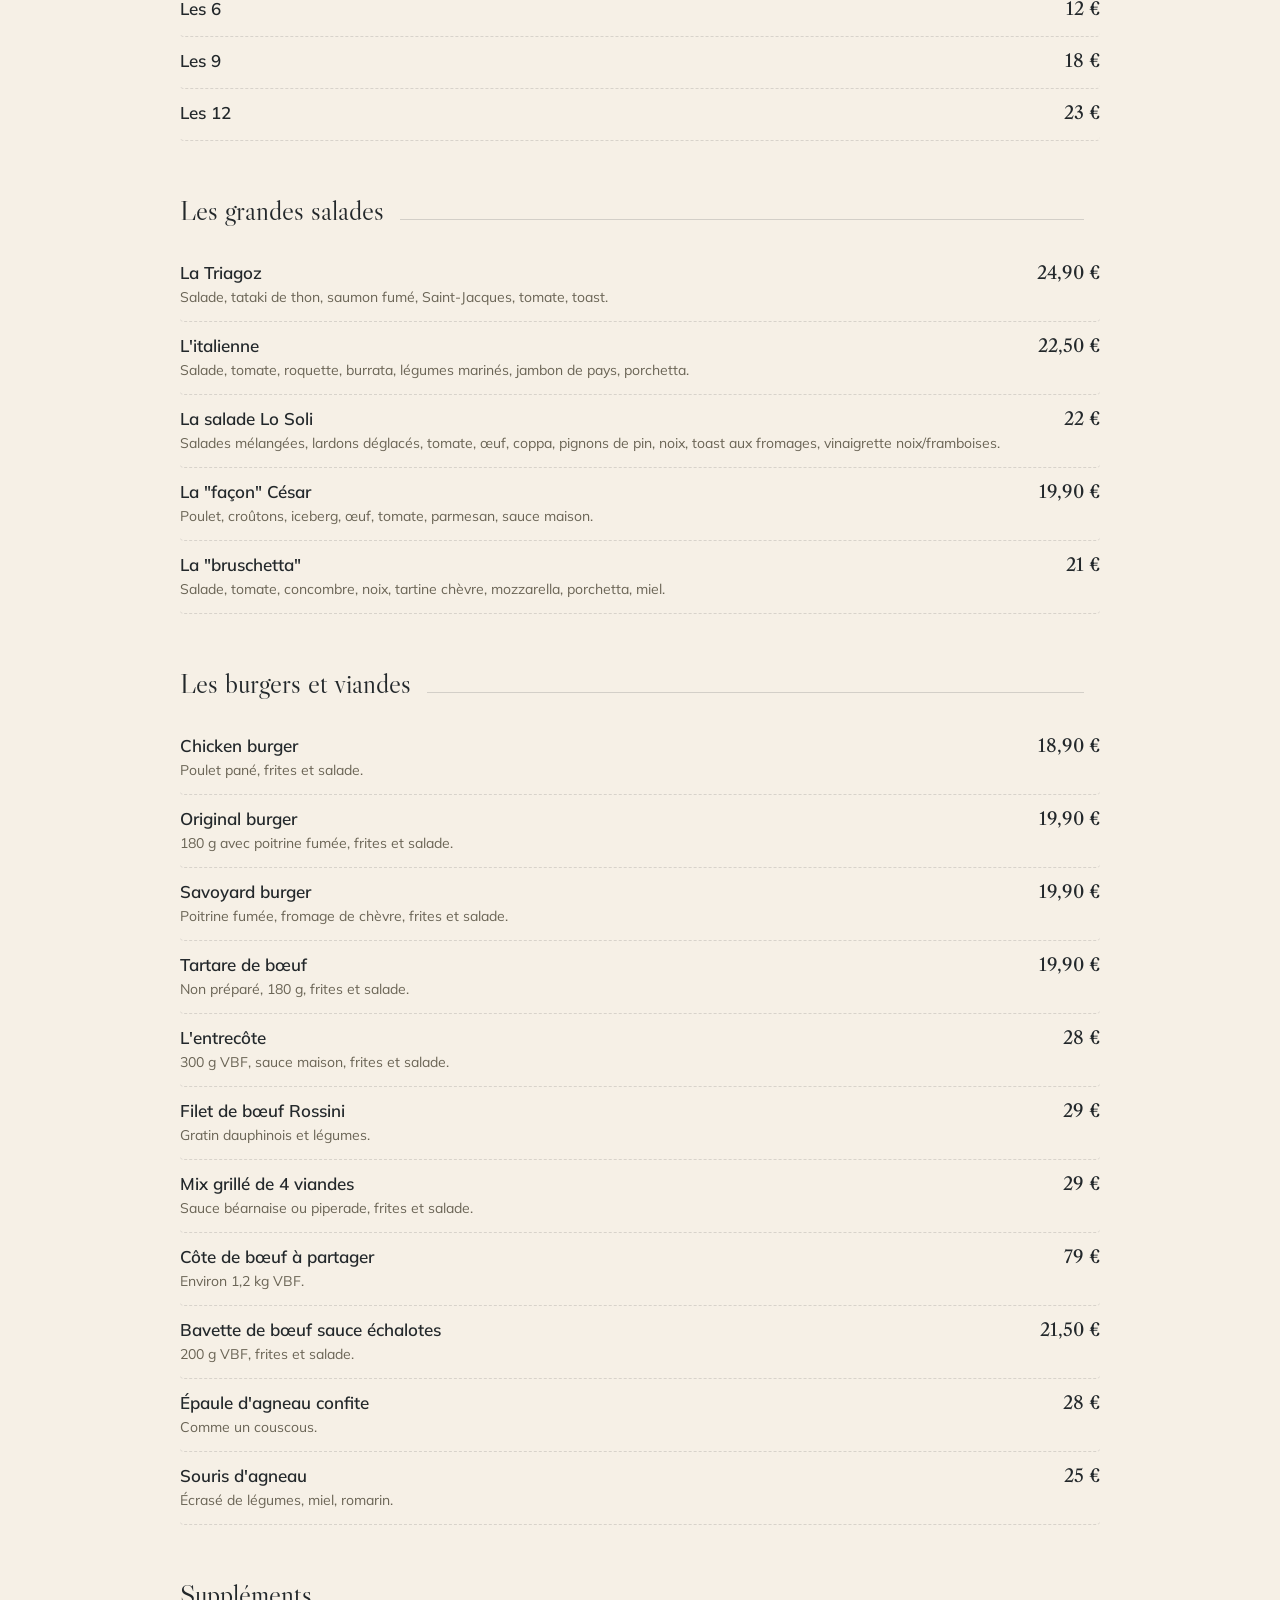
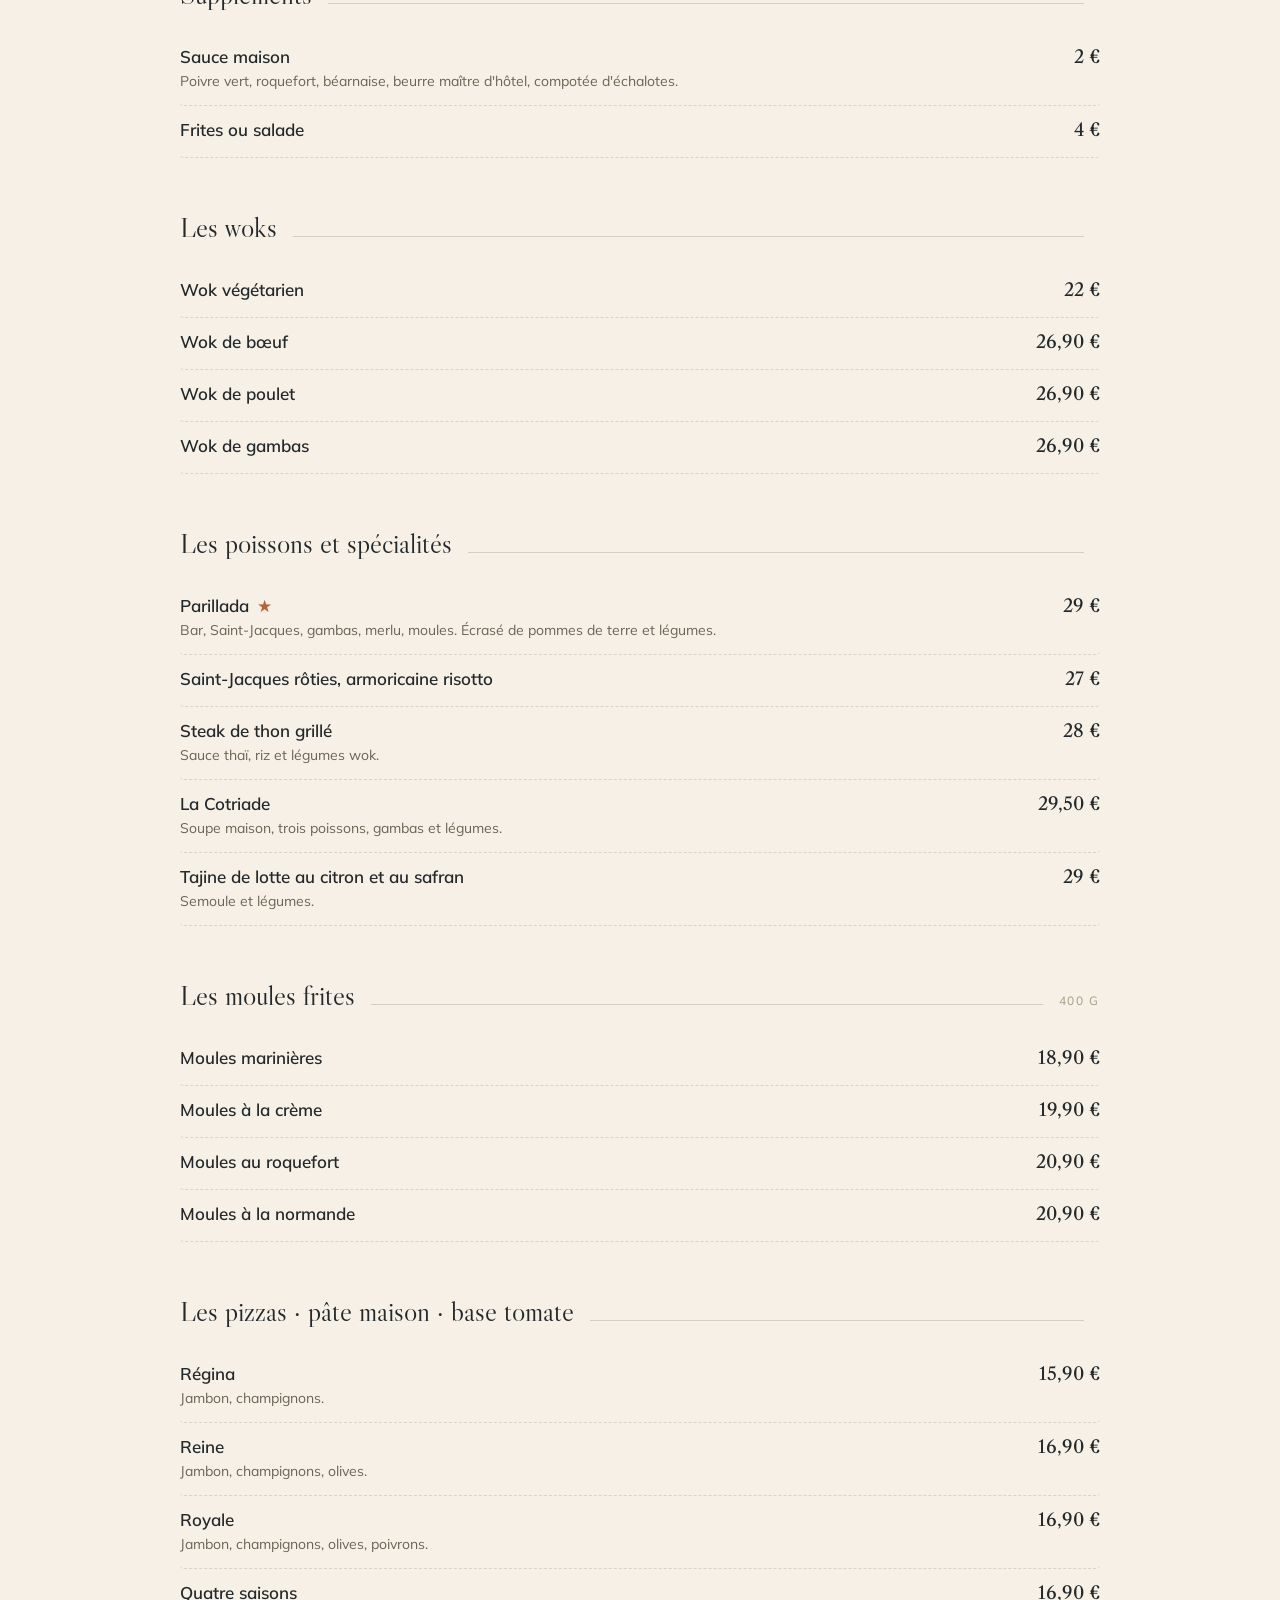
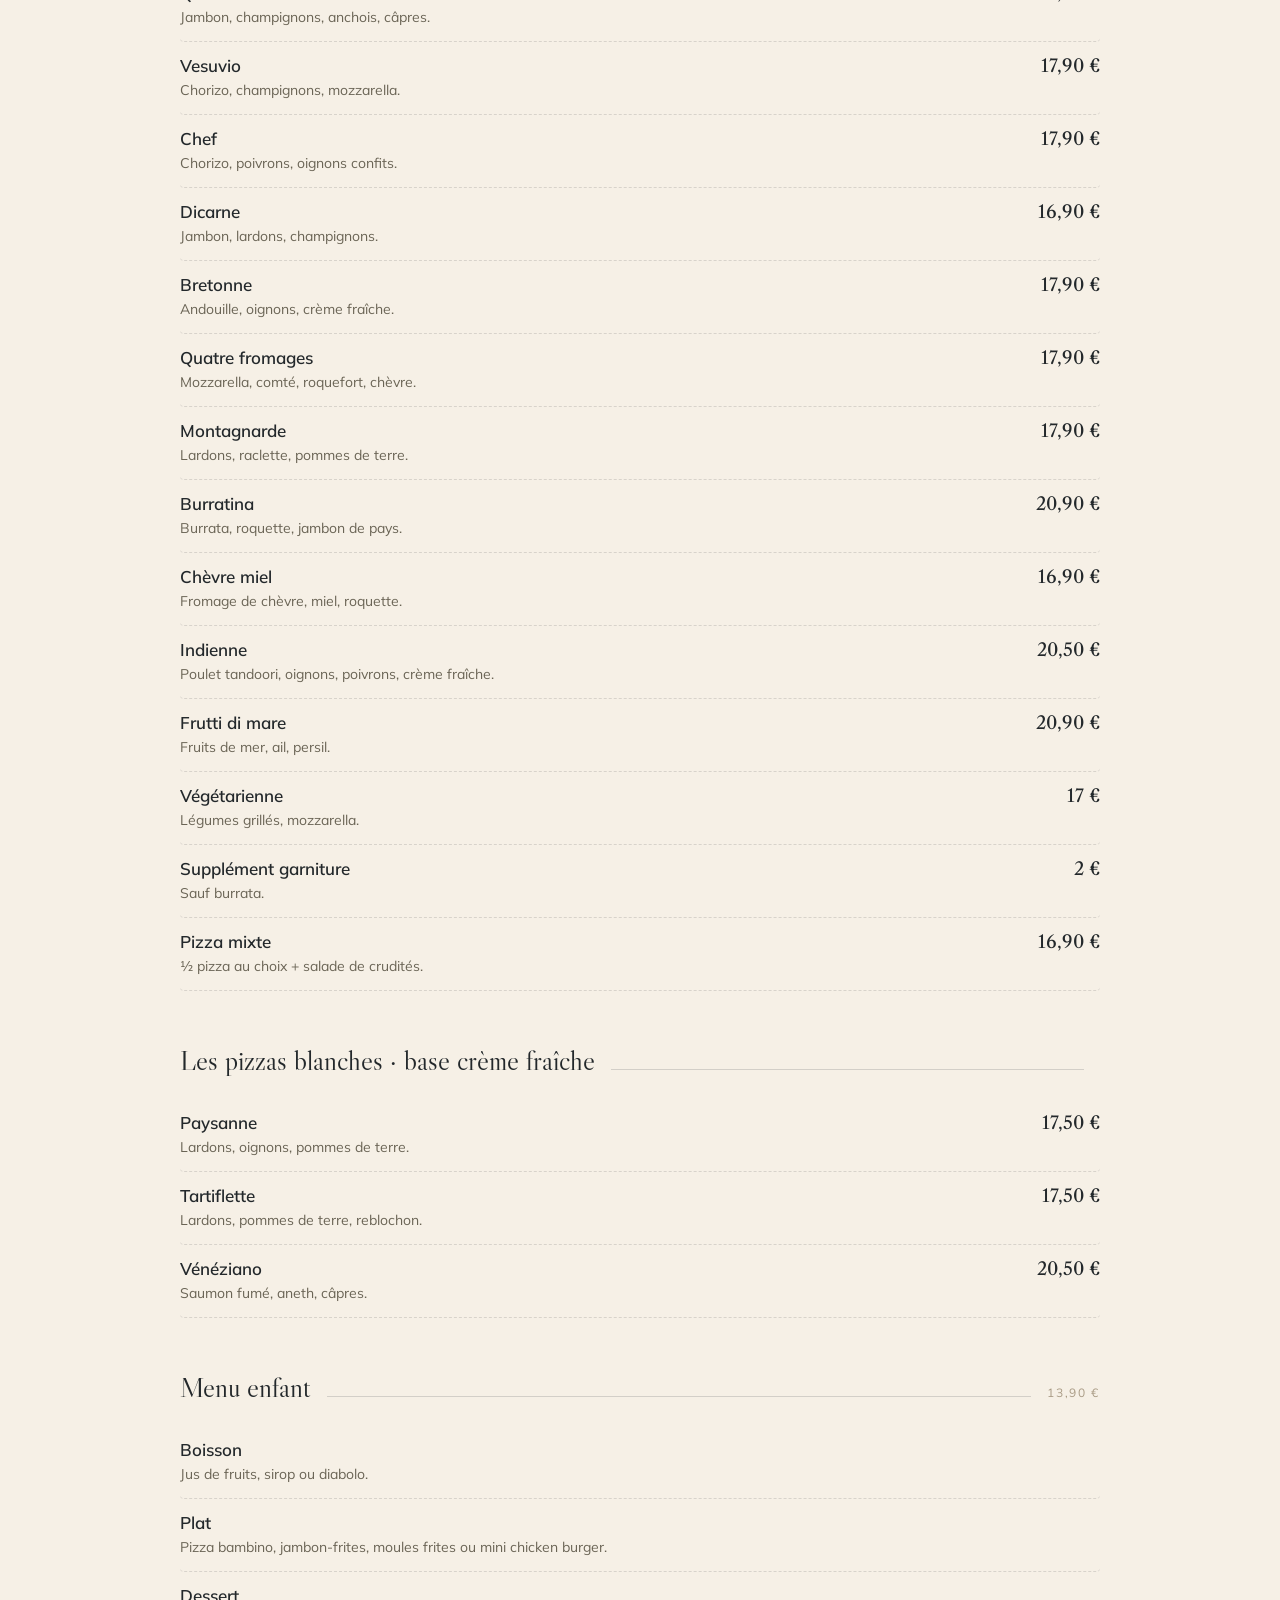
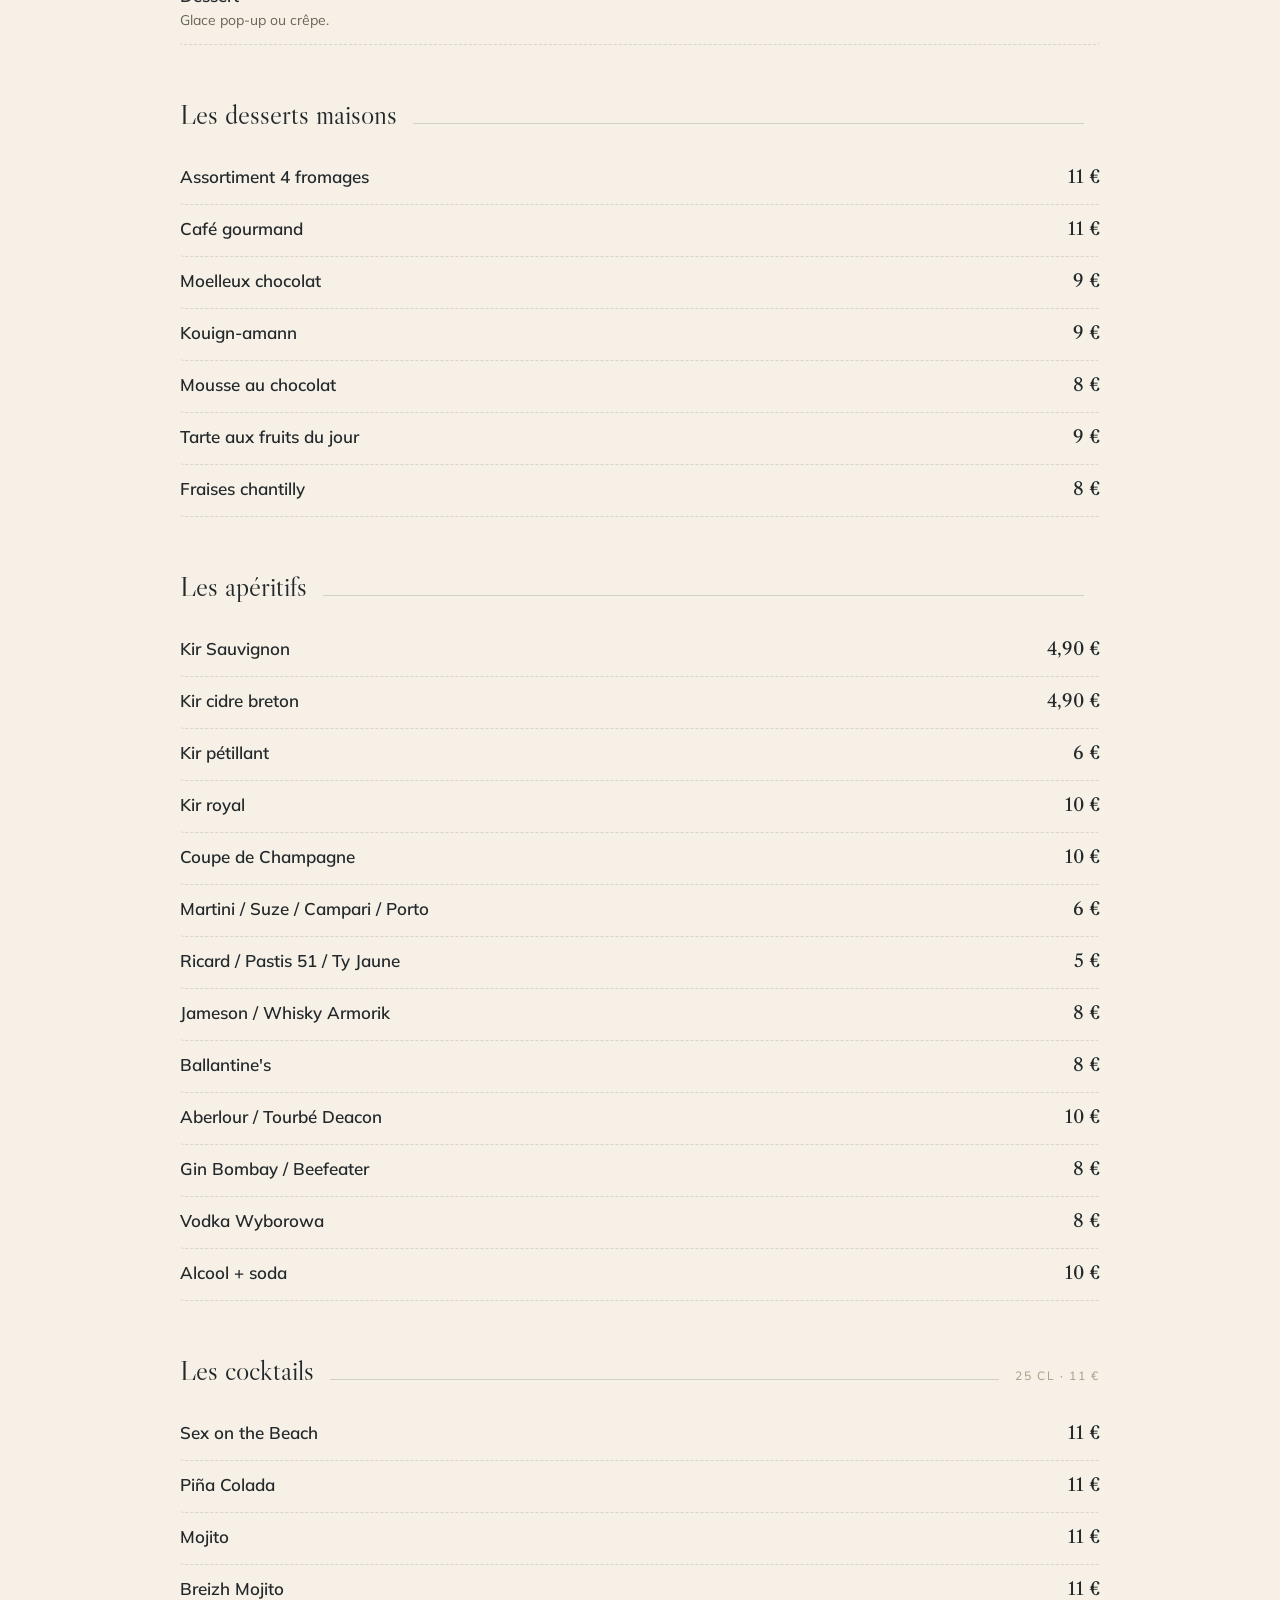
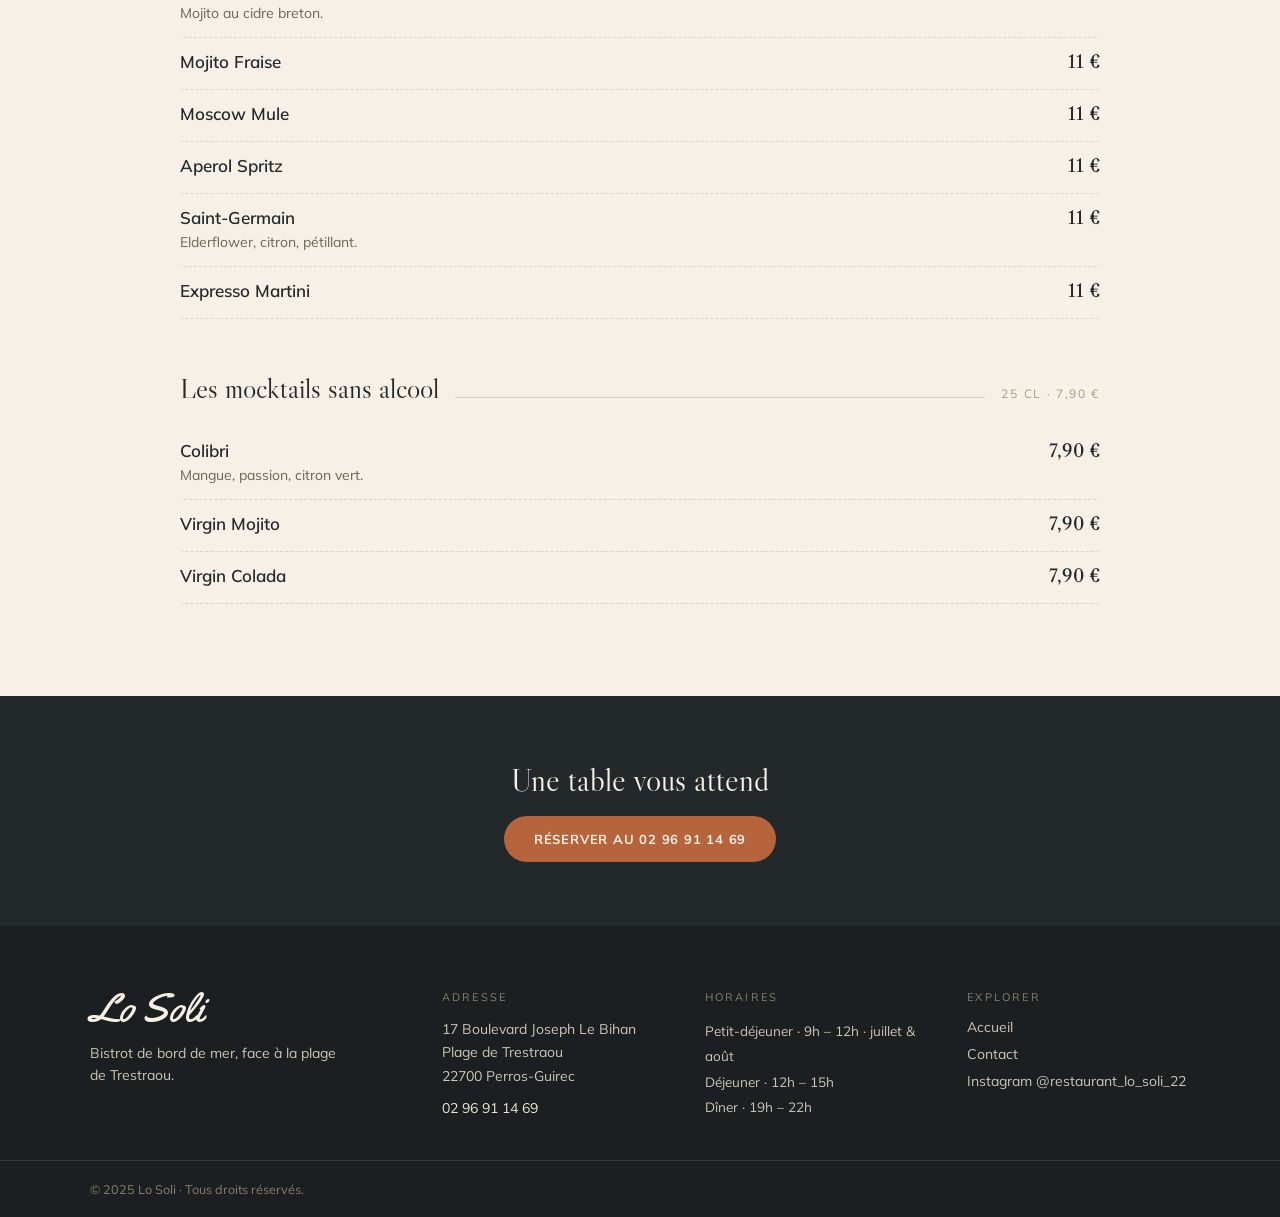
==== commit a188addd: "Update opening hours across the site. Petit-déjeuner is now 9h–12h (July–August only), déjeuner 12h–" ====
--- a/carte.html
+++ b/carte.html
@@ -66,7 +66,7 @@
     <section style="max-width:900px;margin:0 auto;padding:64px 40px 30px;text-align:center">
       <p style="font-size:17px;line-height:1.75;color:#4a463f;margin:0 0 22px" data-reveal data-i18n="carte_p">Une cuisine de brasserie généreuse : poissons et fruits de mer de la criée, viandes maison, pizzas à pâte fine et desserts maison.</p>
       <div style="display:inline-flex;flex-wrap:wrap;gap:10px;justify-content:center" data-reveal data-delay="1">
-        <span style="background:#efe6d6;border:1px solid rgba(35,40,43,.12);padding:8px 16px;border-radius:999px;font-size:13px;color:#5a5548" data-i18n="formule">Formule petit-déjeuner · 9h–11h · 10 €</span>
+        <span style="background:#efe6d6;border:1px solid rgba(35,40,43,.12);padding:8px 16px;border-radius:999px;font-size:13px;color:#5a5548" data-i18n="formule">Formule petit-déjeuner · 9h–12h · juillet & août · 10 €</span>
         <span style="background:#efe6d6;border:1px solid rgba(35,40,43,.12);padding:8px 16px;border-radius:999px;font-size:13px;color:#5a5548" data-i18n="carte_note">Plats savoyards en hiver · Homard sur commande la veille</span>
       </div>
     </section>
--- a/styles.css
+++ b/styles.css
@@ -14,34 +14,34 @@
 
 /* ─── Page Transition ──────────────────────────────── */
 .page-wrap {
-  animation: pageIn 0.5s cubic-bezier(0.22, 1, 0.36, 1) both;
+  animation: pageIn 0.45s cubic-bezier(0.22, 1, 0.36, 1) both;
 }
 @keyframes pageIn {
-  from { opacity: 0; transform: translateY(16px); }
+  from { opacity: 0; transform: translateY(10px); }
   to   { opacity: 1; transform: none; }
 }
 .page-wrap.is-exiting {
   pointer-events: none;
-  animation: pageOut 0.28s ease forwards;
+  animation: pageOut 0.26s ease forwards;
 }
 @keyframes pageOut {
-  to { opacity: 0; transform: translateY(-12px); }
+  to { opacity: 0; transform: translateY(-8px); }
 }
 
 /* ─── Scroll Reveal ────────────────────────────────── */
 [data-reveal] {
   opacity: 0;
-  transform: translateY(26px);
+  transform: translateY(18px);
   transition:
-    opacity 0.75s cubic-bezier(0.22, 1, 0.36, 1),
-    transform 0.75s cubic-bezier(0.22, 1, 0.36, 1);
+    opacity 0.55s cubic-bezier(0.22, 1, 0.36, 1),
+    transform 0.55s cubic-bezier(0.22, 1, 0.36, 1);
 }
 [data-reveal].is-visible { opacity: 1; transform: none; }
-[data-reveal][data-delay="1"] { transition-delay: 0.08s; }
-[data-reveal][data-delay="2"] { transition-delay: 0.16s; }
-[data-reveal][data-delay="3"] { transition-delay: 0.24s; }
-[data-reveal][data-delay="4"] { transition-delay: 0.32s; }
-[data-reveal][data-delay="5"] { transition-delay: 0.40s; }
+[data-reveal][data-delay="1"] { transition-delay: 0.10s; }
+[data-reveal][data-delay="2"] { transition-delay: 0.20s; }
+[data-reveal][data-delay="3"] { transition-delay: 0.30s; }
+[data-reveal][data-delay="4"] { transition-delay: 0.40s; }
+[data-reveal][data-delay="5"] { transition-delay: 0.50s; }
 
 /* ─── Header ───────────────────────────────────────── */
 .site-header {
@@ -239,14 +239,14 @@
   text-transform: uppercase;
   color: #f0e4d0;
   margin: 0 0 14px;
-  animation: heroFade .9s ease both;
+  animation: heroFade .7s cubic-bezier(0.22, 1, 0.36, 1) both;
 }
 .hero-title {
   font-family: 'Yellowtail', cursive;
   font-size: clamp(72px,12vw,168px);
   line-height: .86;
   text-shadow: 0 6px 40px rgba(0,0,0,.4);
-  animation: heroUp .9s ease both;
+  animation: heroUp .7s cubic-bezier(0.22, 1, 0.36, 1) both;
 }
 .hero-subtitle {
   font-family: 'Libre Caslon Text', serif;
@@ -254,16 +254,16 @@
   max-width: 560px;
   margin: 18px 0 30px;
   color: #f4ecdd;
-  animation: heroUp 1s ease .12s both;
+  animation: heroUp .7s cubic-bezier(0.22, 1, 0.36, 1) .10s both;
 }
 .hero-actions {
   display: flex;
   flex-wrap: wrap;
   gap: 14px;
-  animation: heroUp 1s ease .22s both;
+  animation: heroUp .7s cubic-bezier(0.22, 1, 0.36, 1) .18s both;
 }
 @keyframes heroUp {
-  from { opacity: 0; transform: translateY(26px); }
+  from { opacity: 0; transform: translateY(18px); }
   to   { opacity: 1; transform: translateY(0); }
 }
 @keyframes heroFade {
@@ -315,7 +315,7 @@
   text-transform: uppercase;
   margin: 0 0 12px;
   color: #f0e4d0;
-  animation: heroFade .7s ease both;
+  animation: heroFade .7s cubic-bezier(0.22, 1, 0.36, 1) both;
 }
 .page-hero-title {
   font-family: 'Libre Caslon Display', serif;
@@ -324,7 +324,7 @@
   margin: 0;
   max-width: 640px;
   line-height: 1.05;
-  animation: heroUp .8s ease .1s both;
+  animation: heroUp .7s cubic-bezier(0.22, 1, 0.36, 1) .10s both;
 }
 
 /* ─── Section helpers ──────────────────────────────── */
@@ -358,9 +358,14 @@
   border-radius: 8px;
   overflow: hidden;
   background: #fff;
+  box-shadow: 0 4px 24px rgba(35,40,43,.06);
+  transition: box-shadow .35s cubic-bezier(0.22,1,0.36,1);
+}
+.card:hover {
+  transform: translateY(-6px);
+  box-shadow: 0 20px 52px rgba(35,40,43,.13);
   transition: transform .35s cubic-bezier(0.22,1,0.36,1), box-shadow .35s;
 }
-.card:hover { transform: translateY(-6px); box-shadow: 0 20px 52px rgba(35,40,43,.13); }
 .card-img-wrap { overflow: hidden; }
 .card-img {
   width: 100%;
@@ -550,6 +555,36 @@
 .intro-grid   { display: grid; grid-template-columns: 1fr 1fr; gap: 64px; align-items: center; }
 .intro-imgs   { display: grid; grid-template-columns: 1fr 1fr; gap: 16px; }
 .tables-outer { display: grid; grid-template-columns: repeat(3,1fr); gap: 22px; }
+
+#tables-grid .card {
+  opacity: 0;
+  transform: translateY(32px);
+  transition:
+    opacity 0.85s cubic-bezier(0.22, 1, 0.36, 1),
+    transform 0.85s cubic-bezier(0.22, 1, 0.36, 1),
+    box-shadow 0.35s cubic-bezier(0.22, 1, 0.36, 1);
+}
+
+#tables-grid.is-revealed .card:nth-child(1) {
+  opacity: 1;
+  transform: translateY(0);
+  transition-delay: 0.08s;
+}
+#tables-grid.is-revealed .card:nth-child(2) {
+  opacity: 1;
+  transform: translateY(0);
+  transition-delay: 0.24s;
+}
+#tables-grid.is-revealed .card:nth-child(3) {
+  opacity: 1;
+  transform: translateY(0);
+  transition-delay: 0.40s;
+}
+
+#tables-grid.is-revealed .card:hover {
+  transform: translateY(-6px);
+  box-shadow: 0 20px 52px rgba(35,40,43,.13);
+}
 .sig-outer    { display: grid; grid-template-columns: repeat(4,1fr); gap: 18px; }
 .hours-inner  { display: grid; grid-template-columns: 1fr 1fr; gap: 60px; align-items: center; }
 .story-grid   { display: grid; grid-template-columns: 1fr 1fr; gap: 56px; align-items: center; }
@@ -698,6 +733,22 @@
   /* Gallery */
   .gallery-grid { columns: 2; }
 
+  /* Reveal — mobile : pas de stagger, mouvement réduit */
+  [data-reveal] { transform: translateY(10px); }
+  [data-reveal][data-delay="1"],
+  [data-reveal][data-delay="2"],
+  [data-reveal][data-delay="3"],
+  [data-reveal][data-delay="4"],
+  [data-reveal][data-delay="5"] { transition-delay: 0s; }
+
+  #tables-grid.is-revealed .card:nth-child(1),
+  #tables-grid.is-revealed .card:nth-child(2),
+  #tables-grid.is-revealed .card:nth-child(3) { transition-delay: 0s; }
+  #tables-grid .card,
+  #tables-grid.is-revealed .card {
+    transition-duration: 0.55s, 0.55s, 0.35s;
+  }
+
   /* Insta */
   .insta-grid { grid-template-columns: repeat(3,1fr); }
 
@@ -753,3 +804,12 @@
   /* Footer */
   .footer-inner { grid-template-columns: 1fr; gap: 20px; }
 }
+
+@media (prefers-reduced-motion: reduce) {
+  #tables-grid .card,
+  #tables-grid.is-revealed .card {
+    opacity: 1;
+    transform: none;
+    transition: none;
+  }
+}
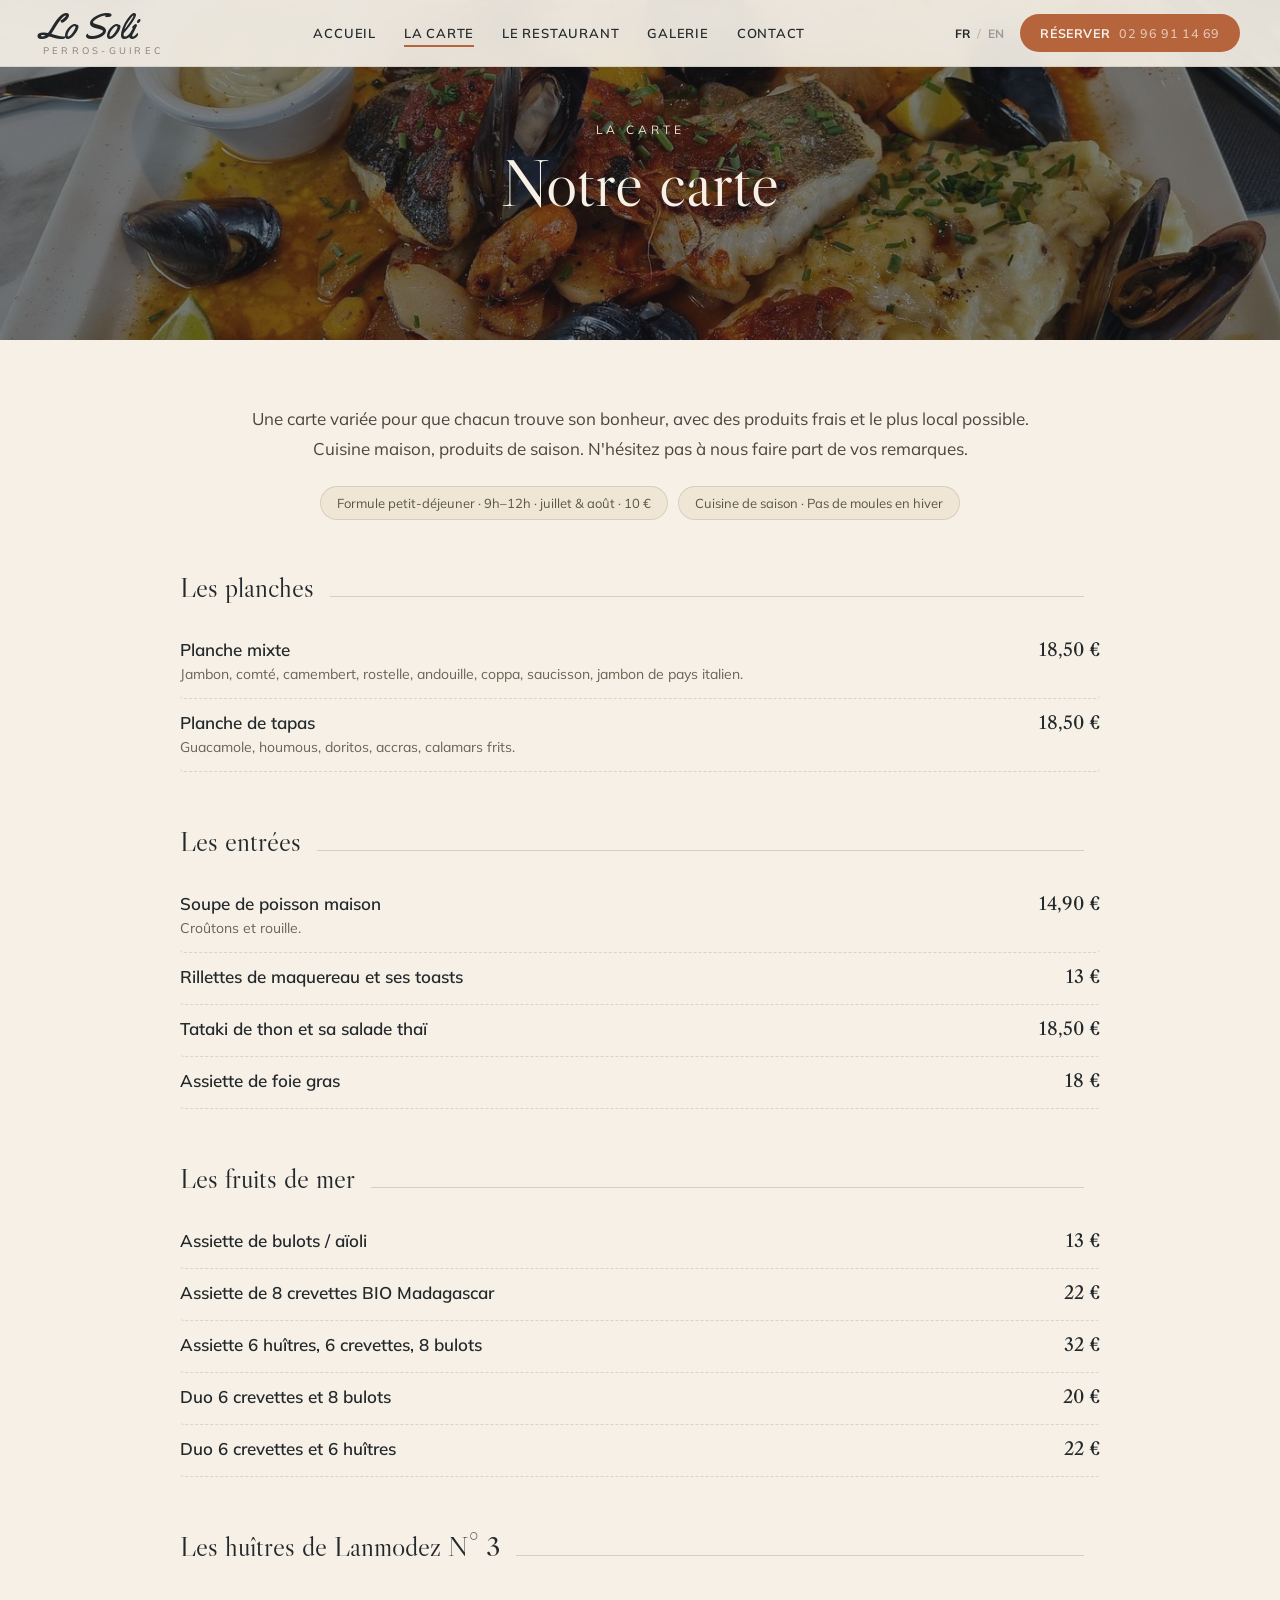
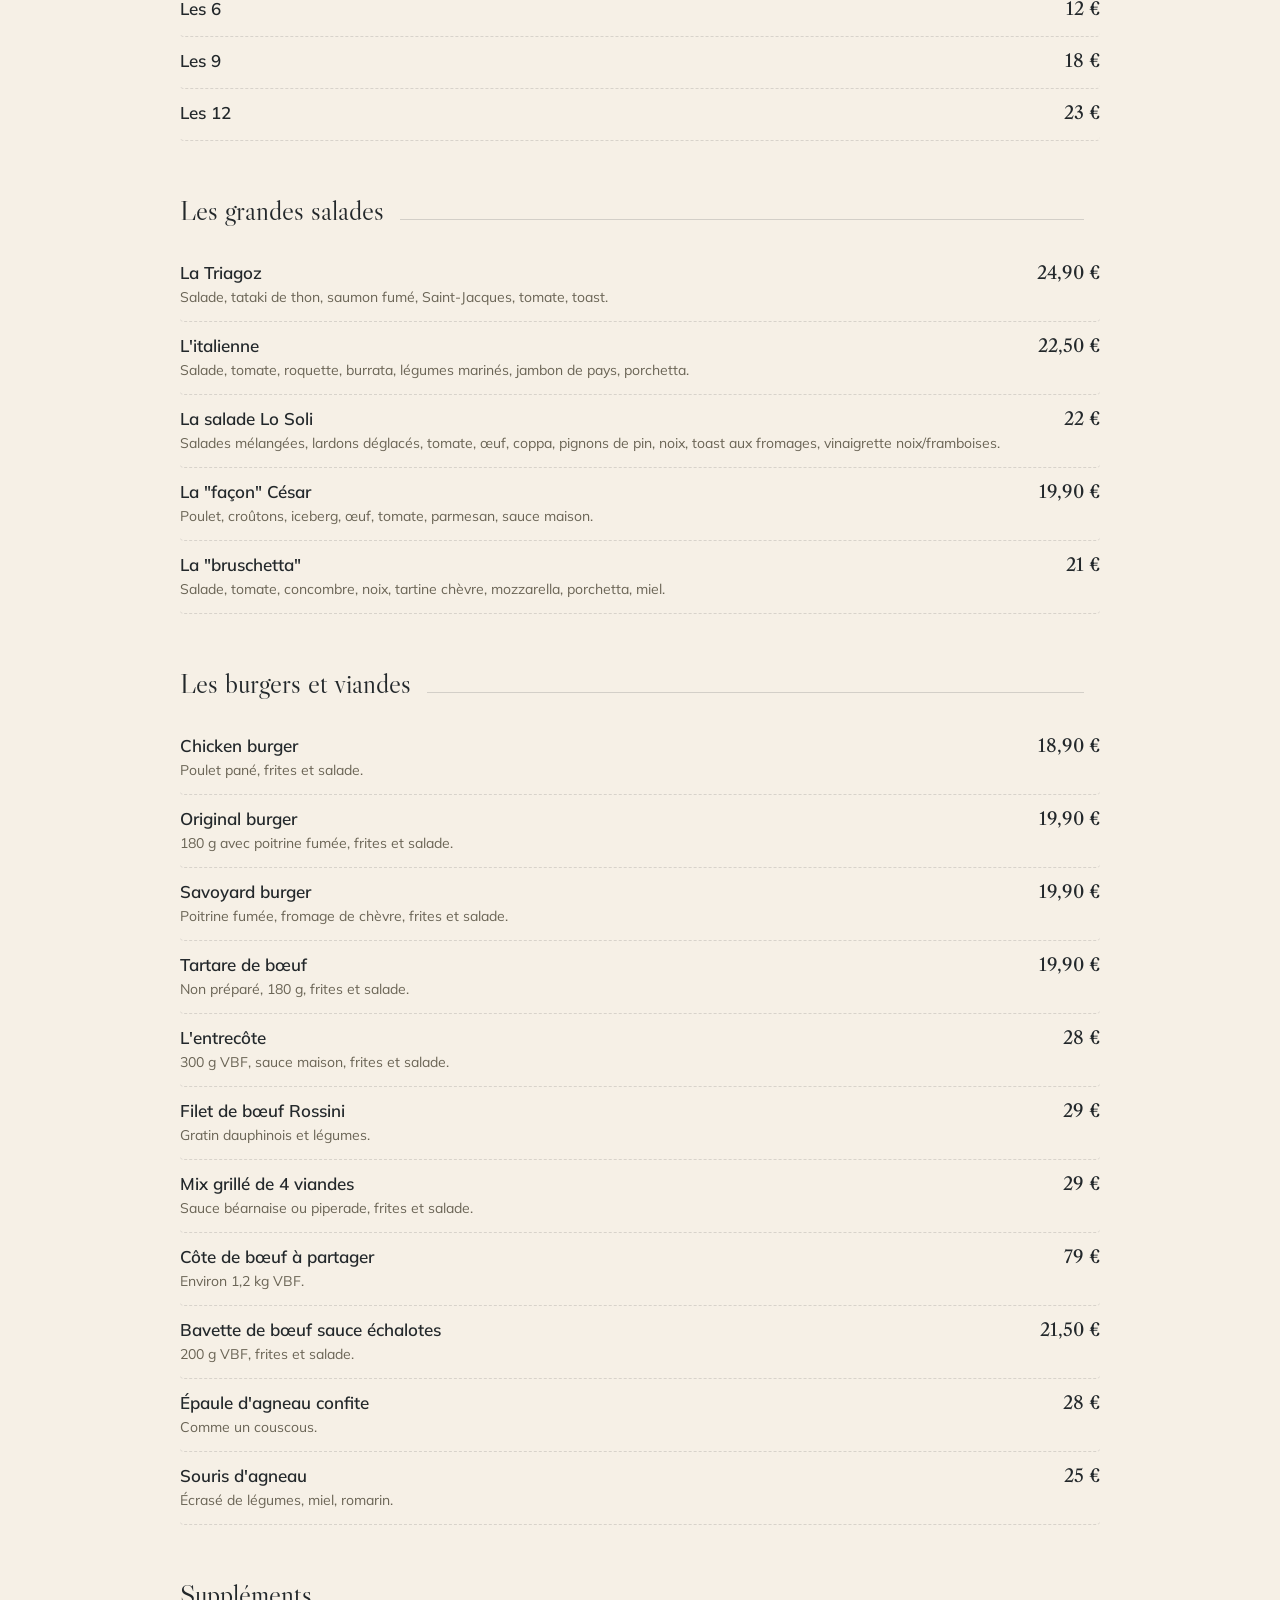
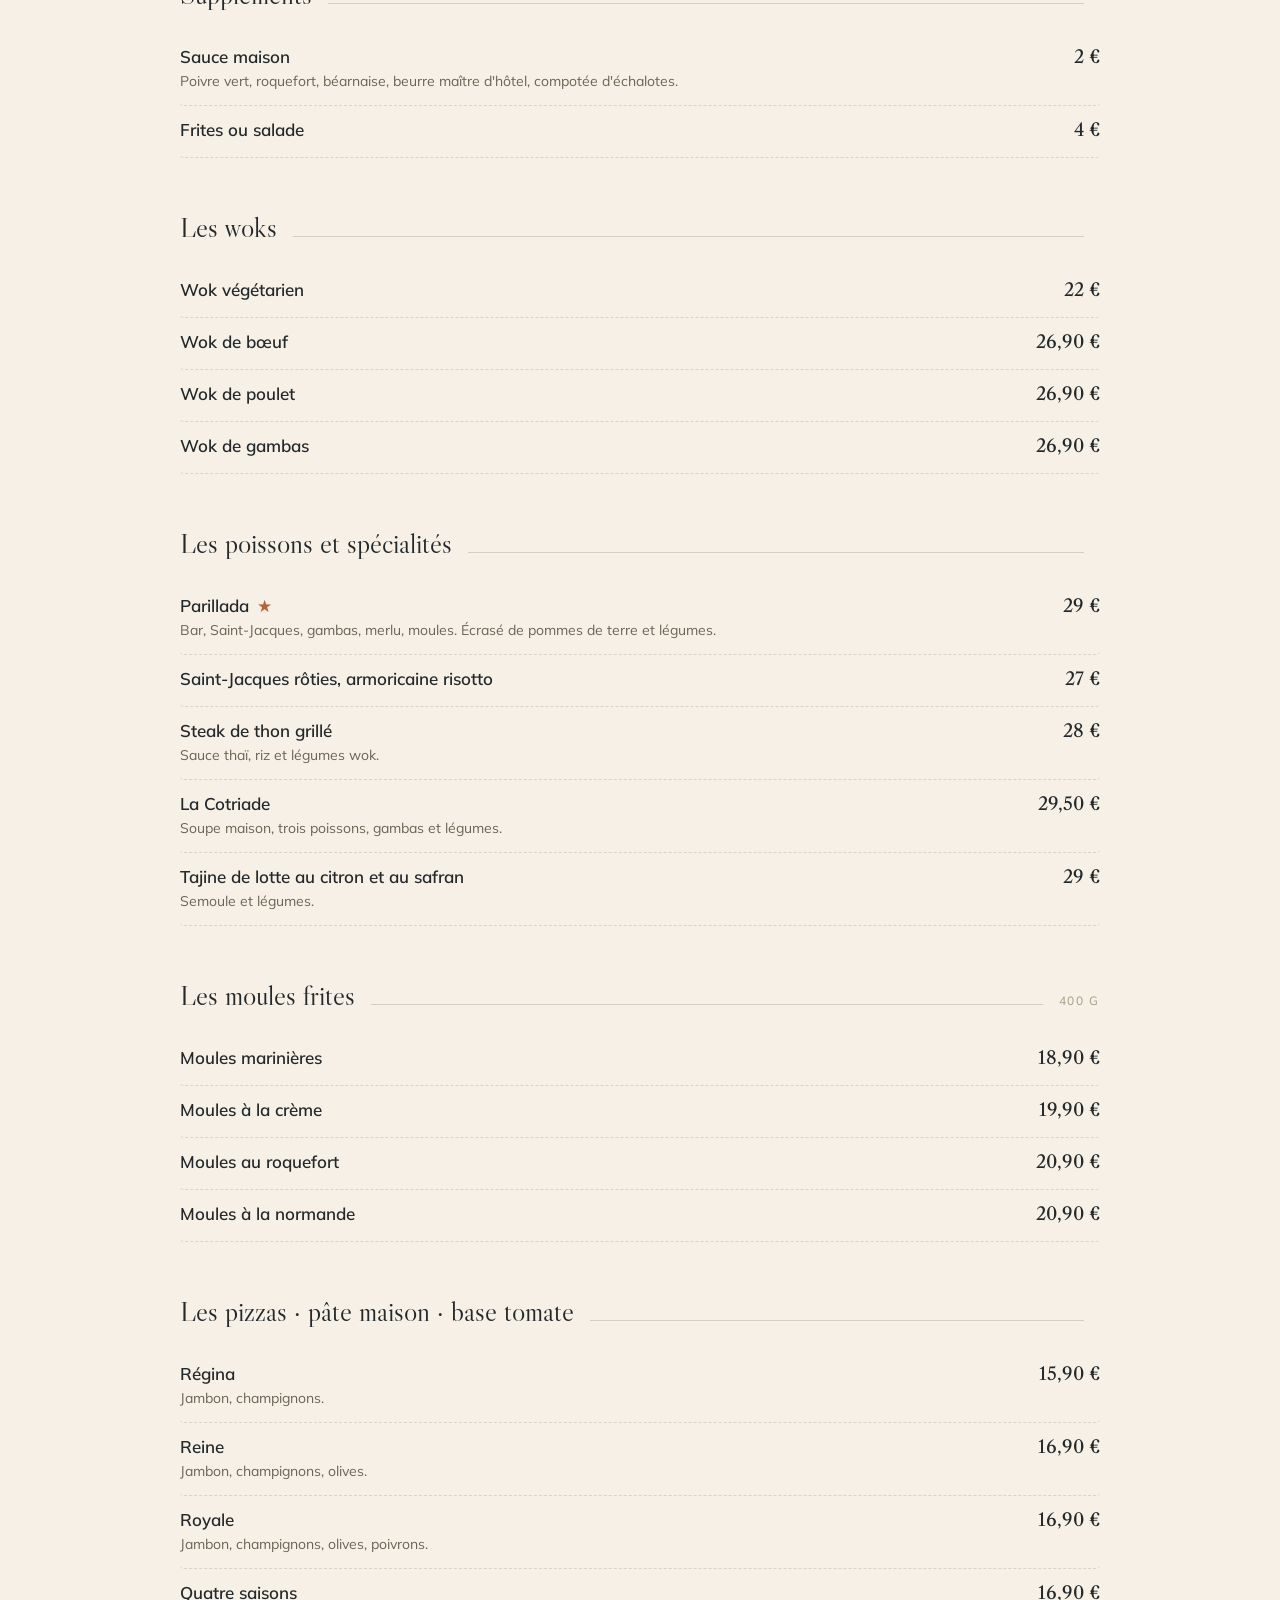
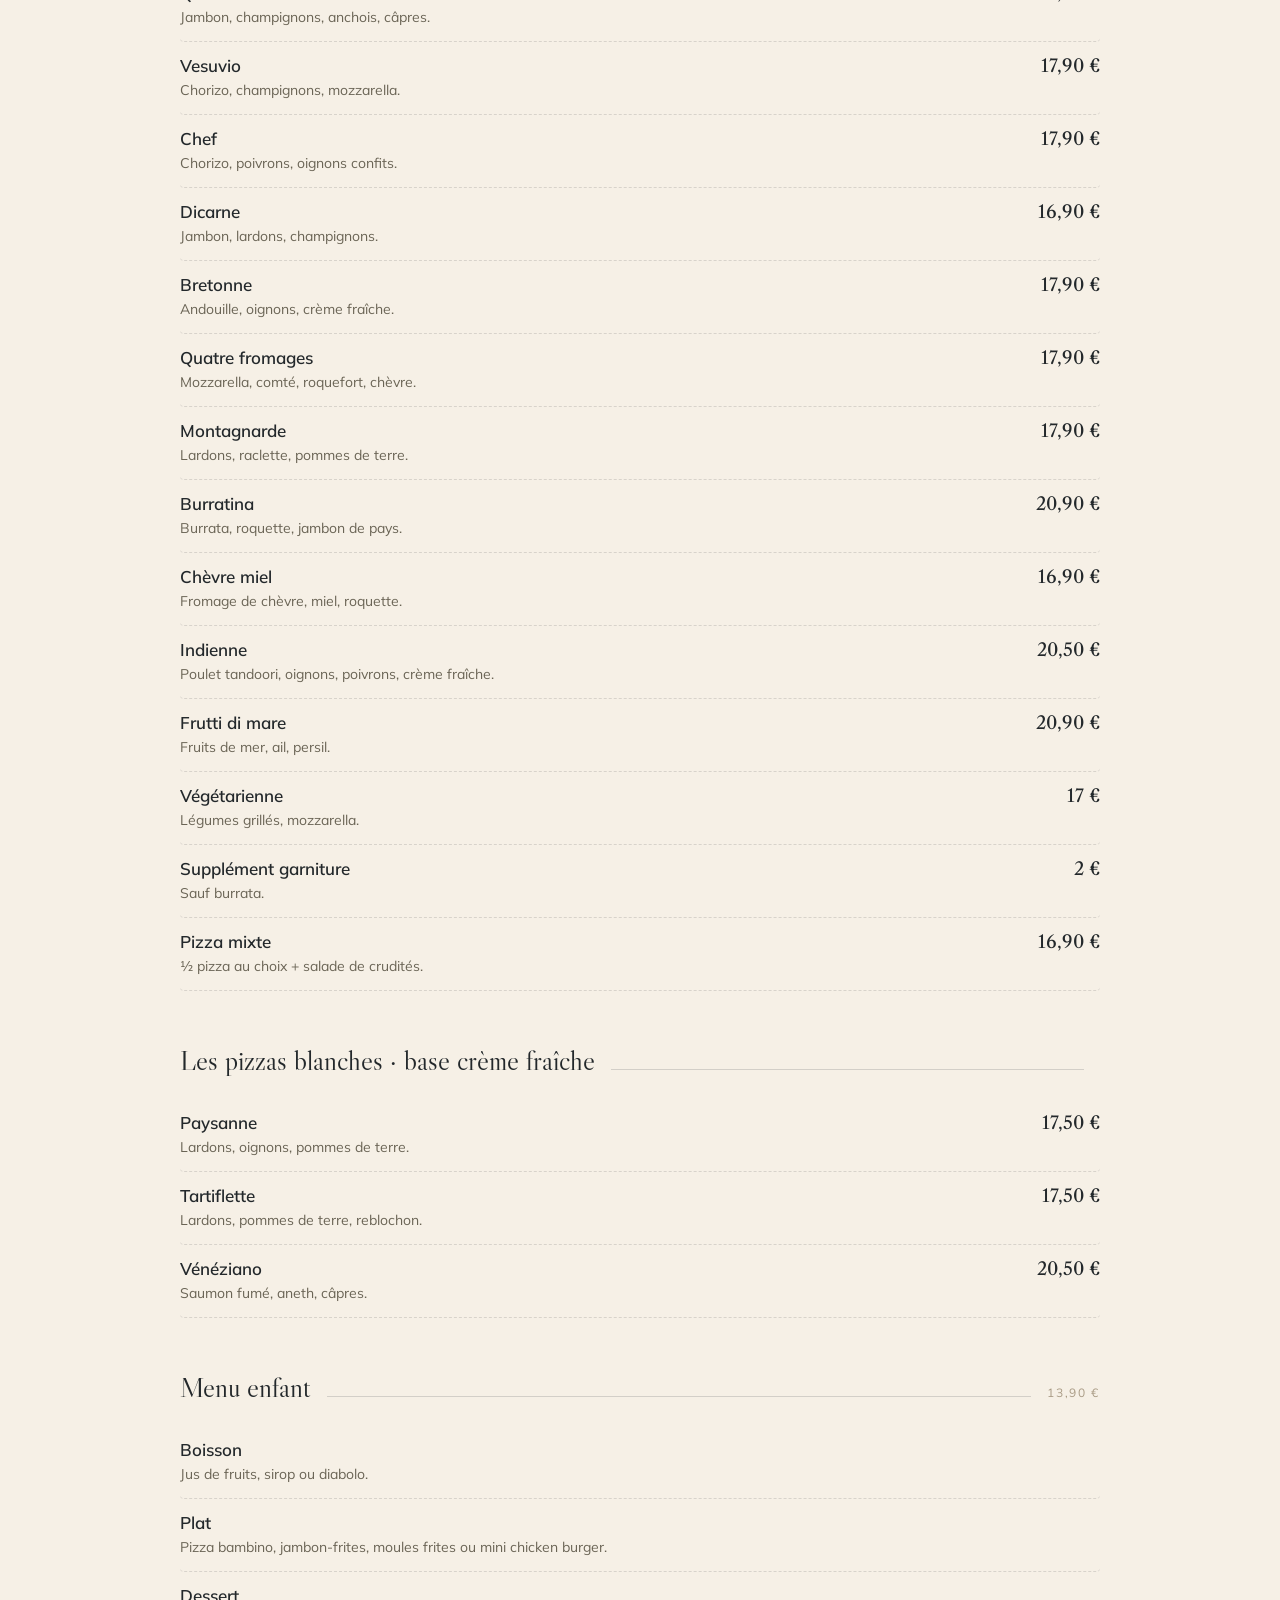
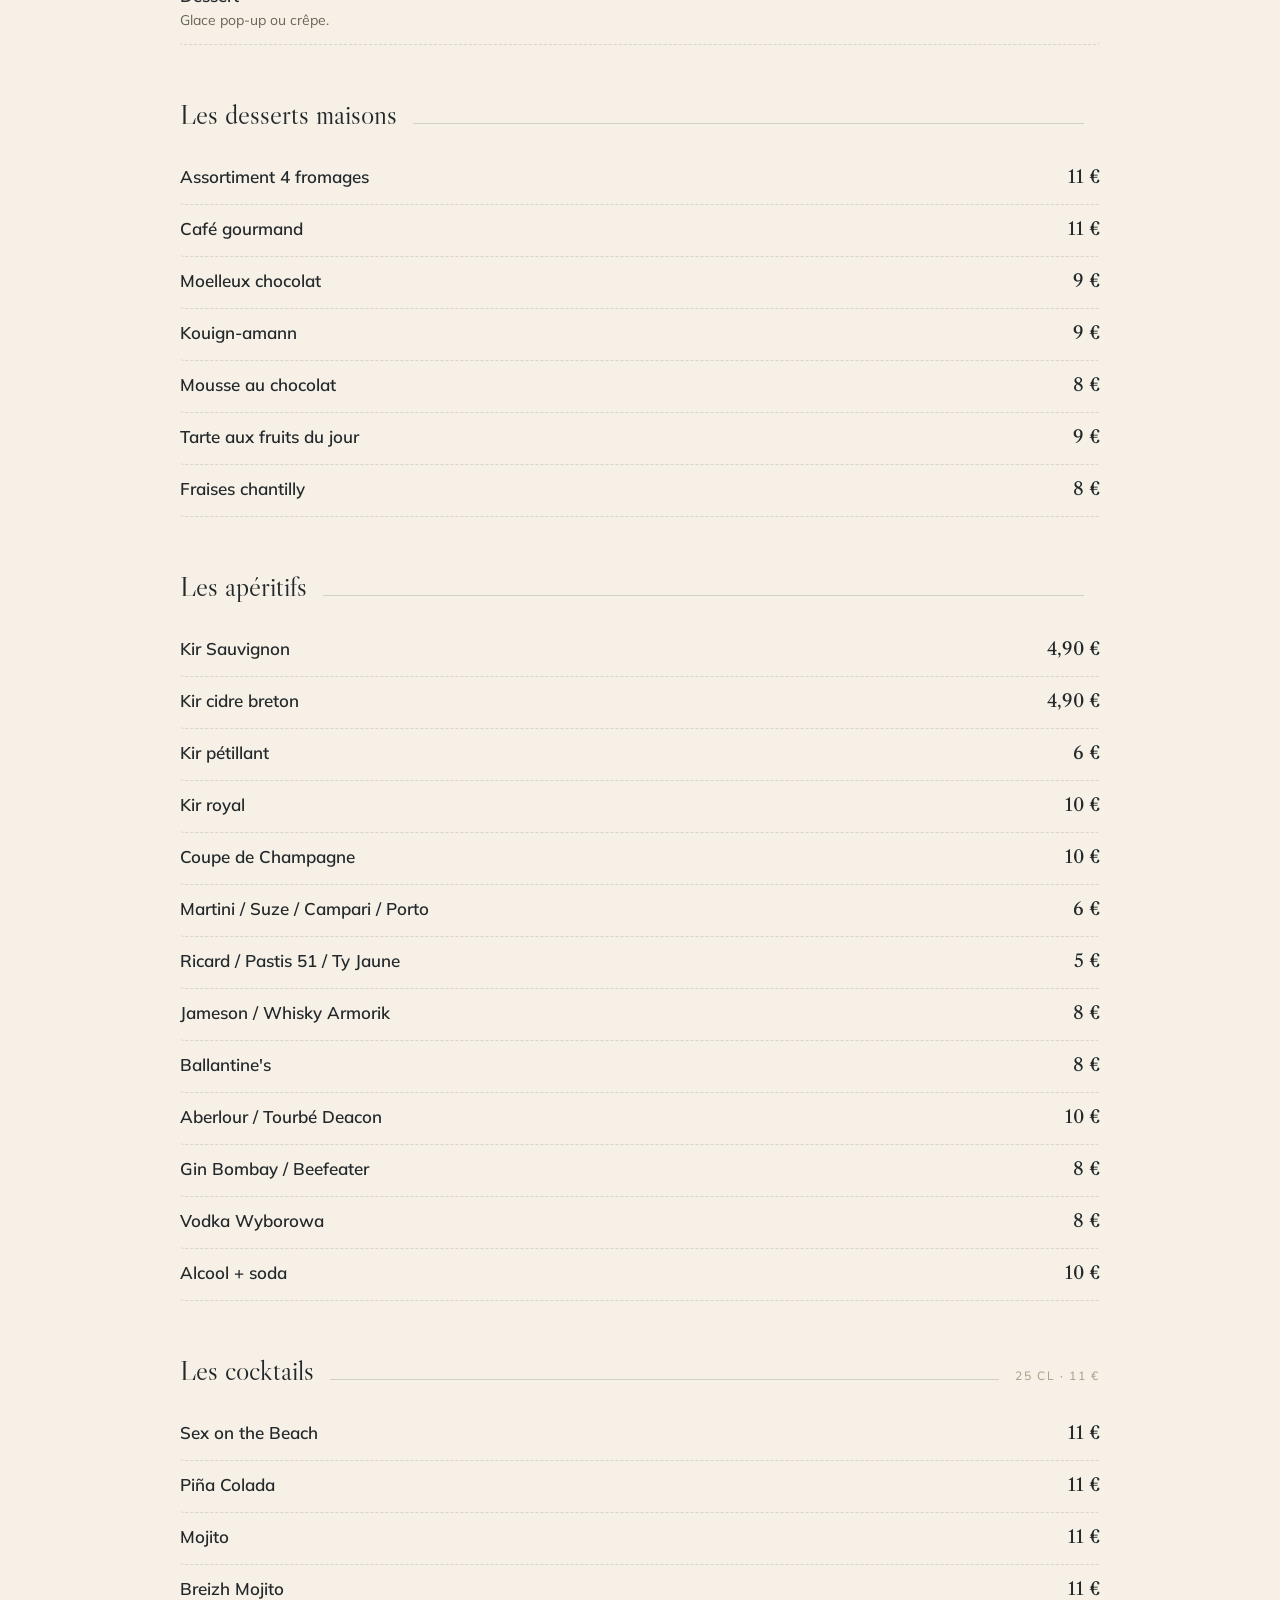
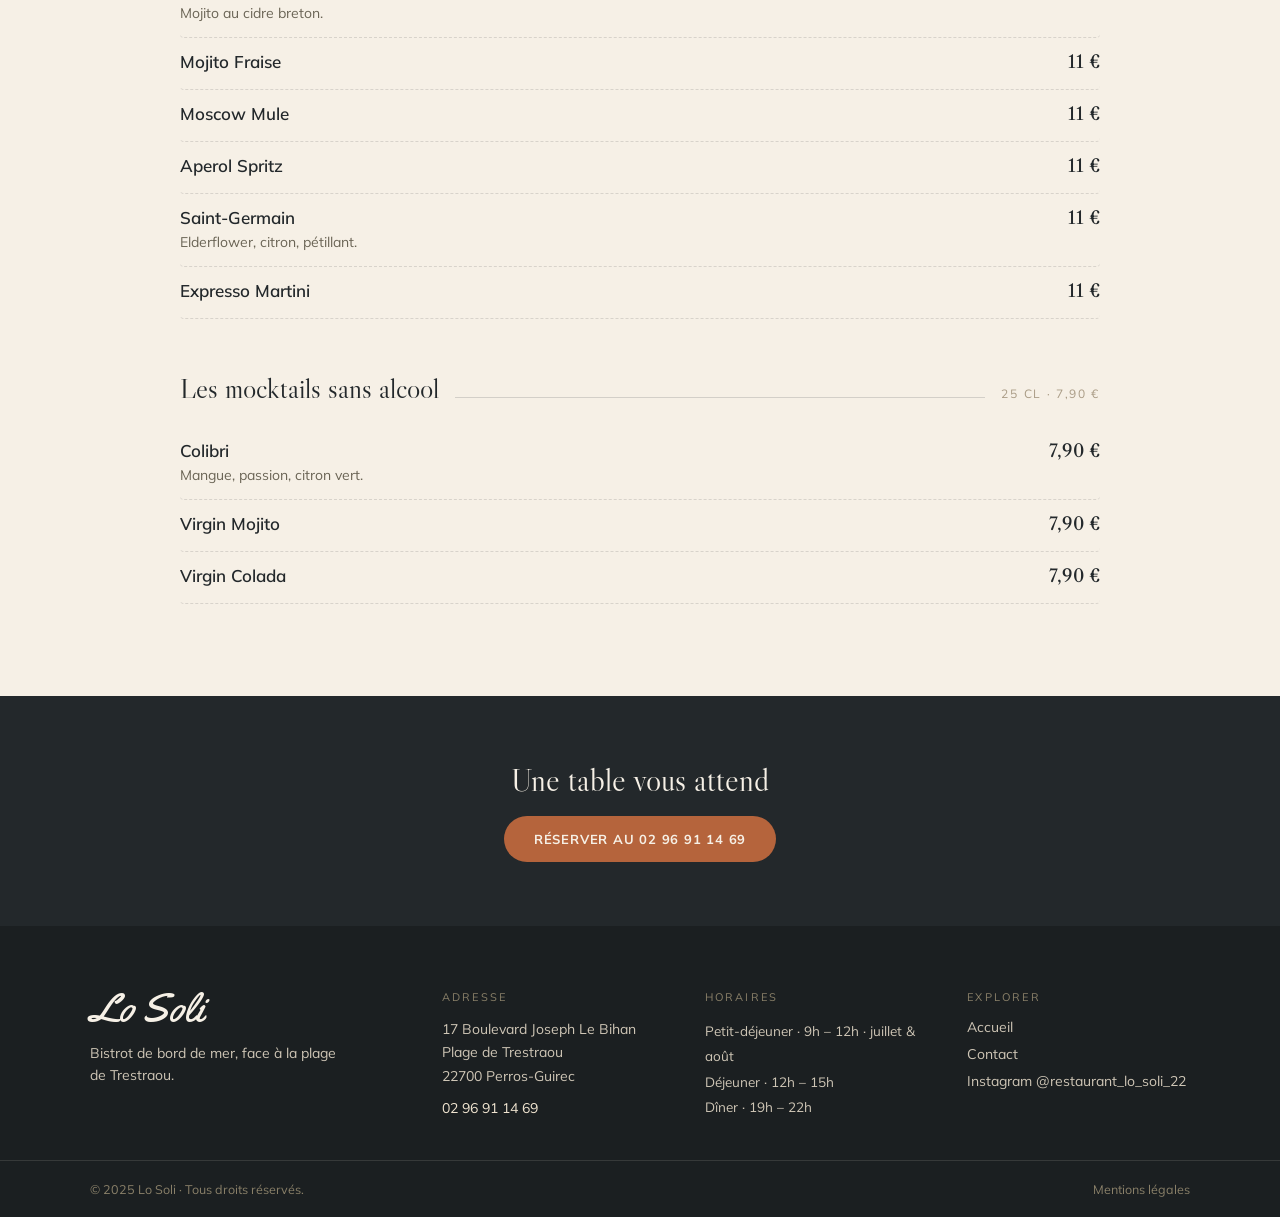
==== commit 27df8c87: "Add legal notice page and footer links across the site. Includes RGPD-compliant mentions légales for" ====
--- a/carte.html
+++ b/carte.html
@@ -113,7 +113,10 @@
       </div>
     </div>
     <div class="footer-bottom">
-      <p class="footer-copy">© 2025 Lo Soli · <span data-i18n="rights">Tous droits réservés.</span></p>
+      <div class="footer-bottom-inner">
+        <p class="footer-copy">© 2025 Lo Soli · <span data-i18n="rights">Tous droits réservés.</span></p>
+        <a href="mentions-legales.html" class="footer-legal-link" data-nav data-i18n="nav_legal">Mentions légales</a>
+      </div>
     </div>
   </footer>
 
--- a/styles.css
+++ b/styles.css
@@ -549,7 +549,51 @@
 }
 .footer-link:hover { color: #f6f0e6; }
 .footer-bottom { border-top: 1px solid rgba(246,240,230,.12); }
-.footer-copy { max-width: 1180px; margin: 0 auto; padding: 20px 40px; font-size: 12.5px; color: #8a8069; }
+.footer-bottom-inner {
+  max-width: 1180px;
+  margin: 0 auto;
+  padding: 20px 40px;
+  display: flex;
+  flex-wrap: wrap;
+  justify-content: space-between;
+  align-items: center;
+  gap: 12px;
+}
+.footer-copy { margin: 0; font-size: 12.5px; color: #8a8069; }
+.footer-legal-link {
+  font-size: 12.5px;
+  color: #8a8069;
+  text-decoration: none;
+  transition: color .2s;
+}
+.footer-legal-link:hover { color: #f6f0e6; }
+
+/* ─── Mentions légales ─────────────────────────────── */
+.legal-page { max-width: 760px; margin: 0 auto; padding: 76px 40px 90px; }
+.legal-header { text-align: center; margin-bottom: 48px; }
+.legal-header h1 {
+  font-family: 'Libre Caslon Display', serif;
+  font-weight: 400;
+  font-size: clamp(34px, 5vw, 52px);
+  margin: 0 0 12px;
+  color: #23282b;
+}
+.legal-updated { font-size: 14px; color: #8a8069; margin: 0; }
+.legal-content { display: flex; flex-direction: column; gap: 36px; }
+.legal-section h2 {
+  font-family: 'Libre Caslon Display', serif;
+  font-weight: 400;
+  font-size: 24px;
+  margin: 0 0 12px;
+  color: #23282b;
+}
+.legal-section p {
+  font-size: 15.5px;
+  line-height: 1.75;
+  color: #4a463f;
+  margin: 0;
+}
+.legal-block { white-space: pre-line; }
 
 /* ─── Grid layout classes (hors inline styles) ─────── */
 .intro-grid   { display: grid; grid-template-columns: 1fr 1fr; gap: 64px; align-items: center; }
@@ -766,7 +810,8 @@
 
   /* Footer */
   .footer-inner { grid-template-columns: 1fr 1fr; gap: 26px; padding: 40px 20px 28px; }
-  .footer-copy  { padding: 16px 20px; }
+  .footer-bottom-inner { padding: 16px 20px; }
+  .legal-page { padding: 56px 20px 70px; }
 }
 
 /* ─── Petit mobile (≤ 580px) ────────────────────────── */
